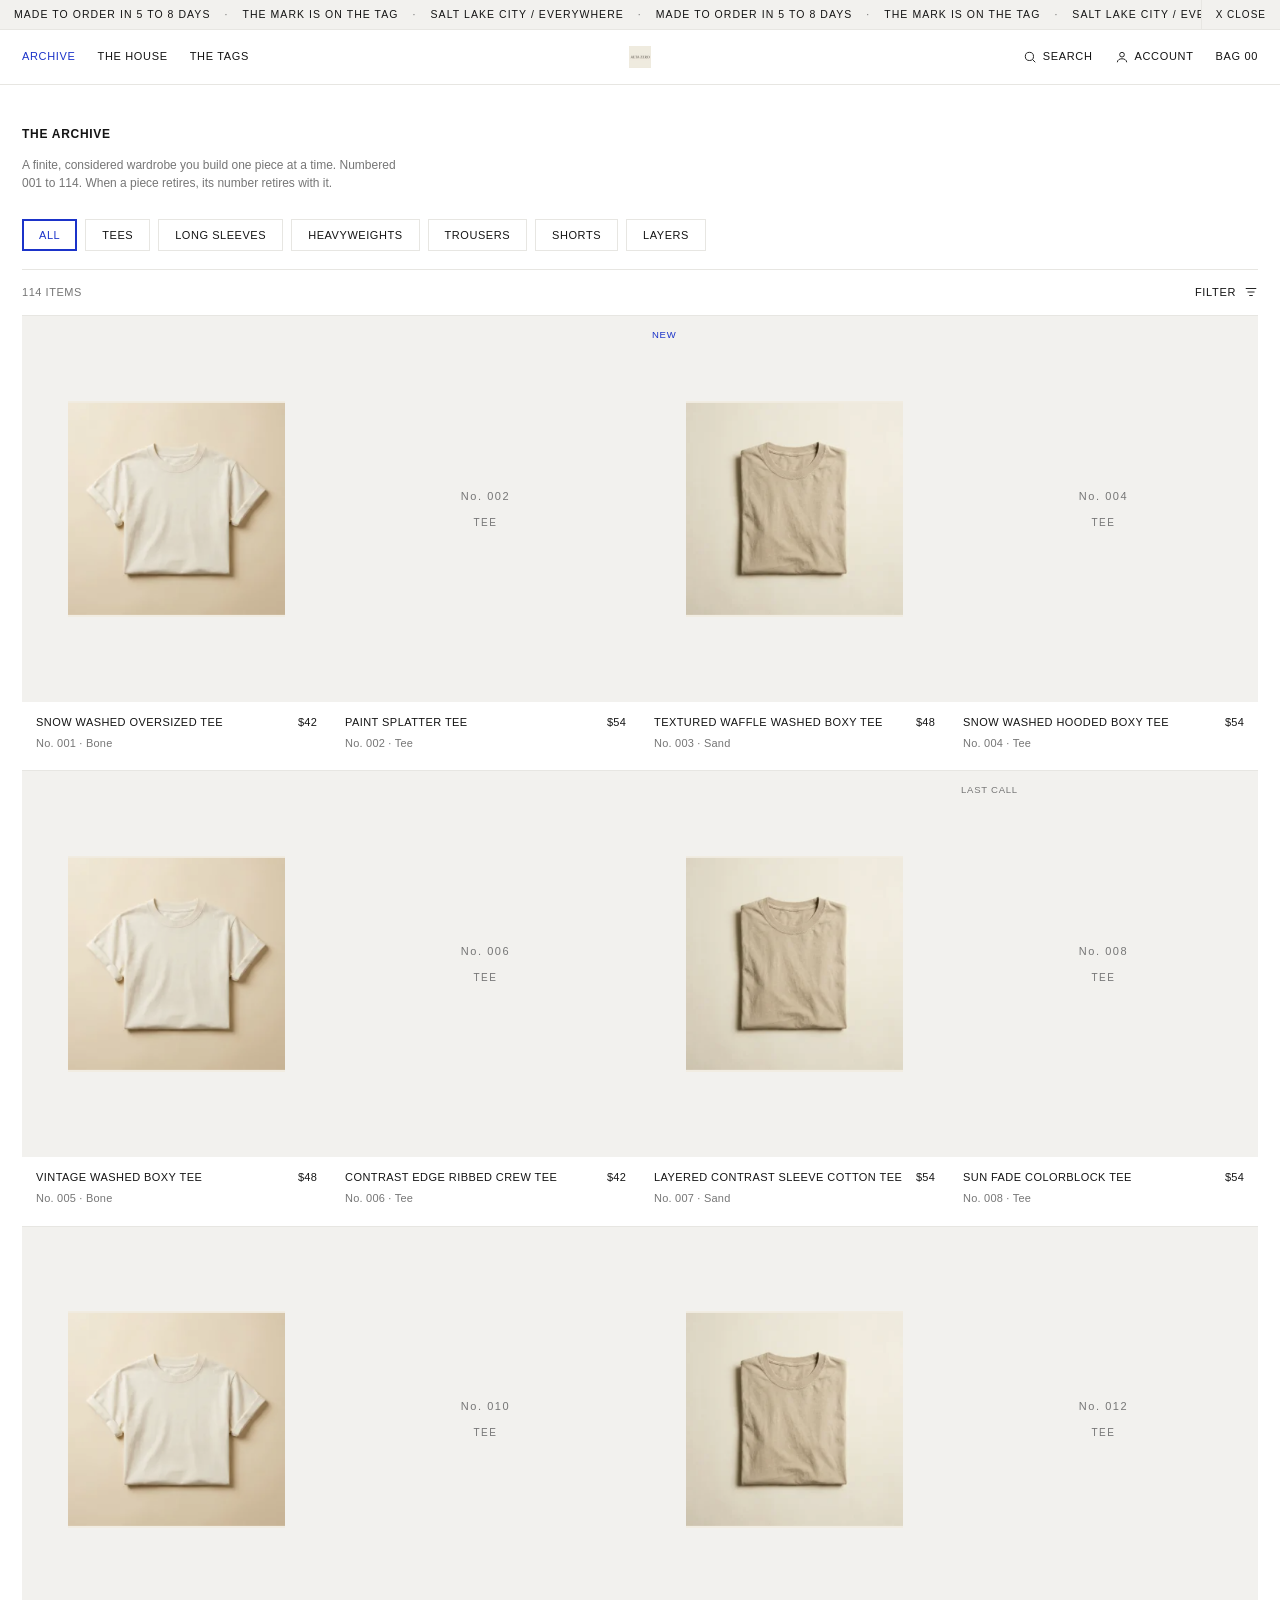
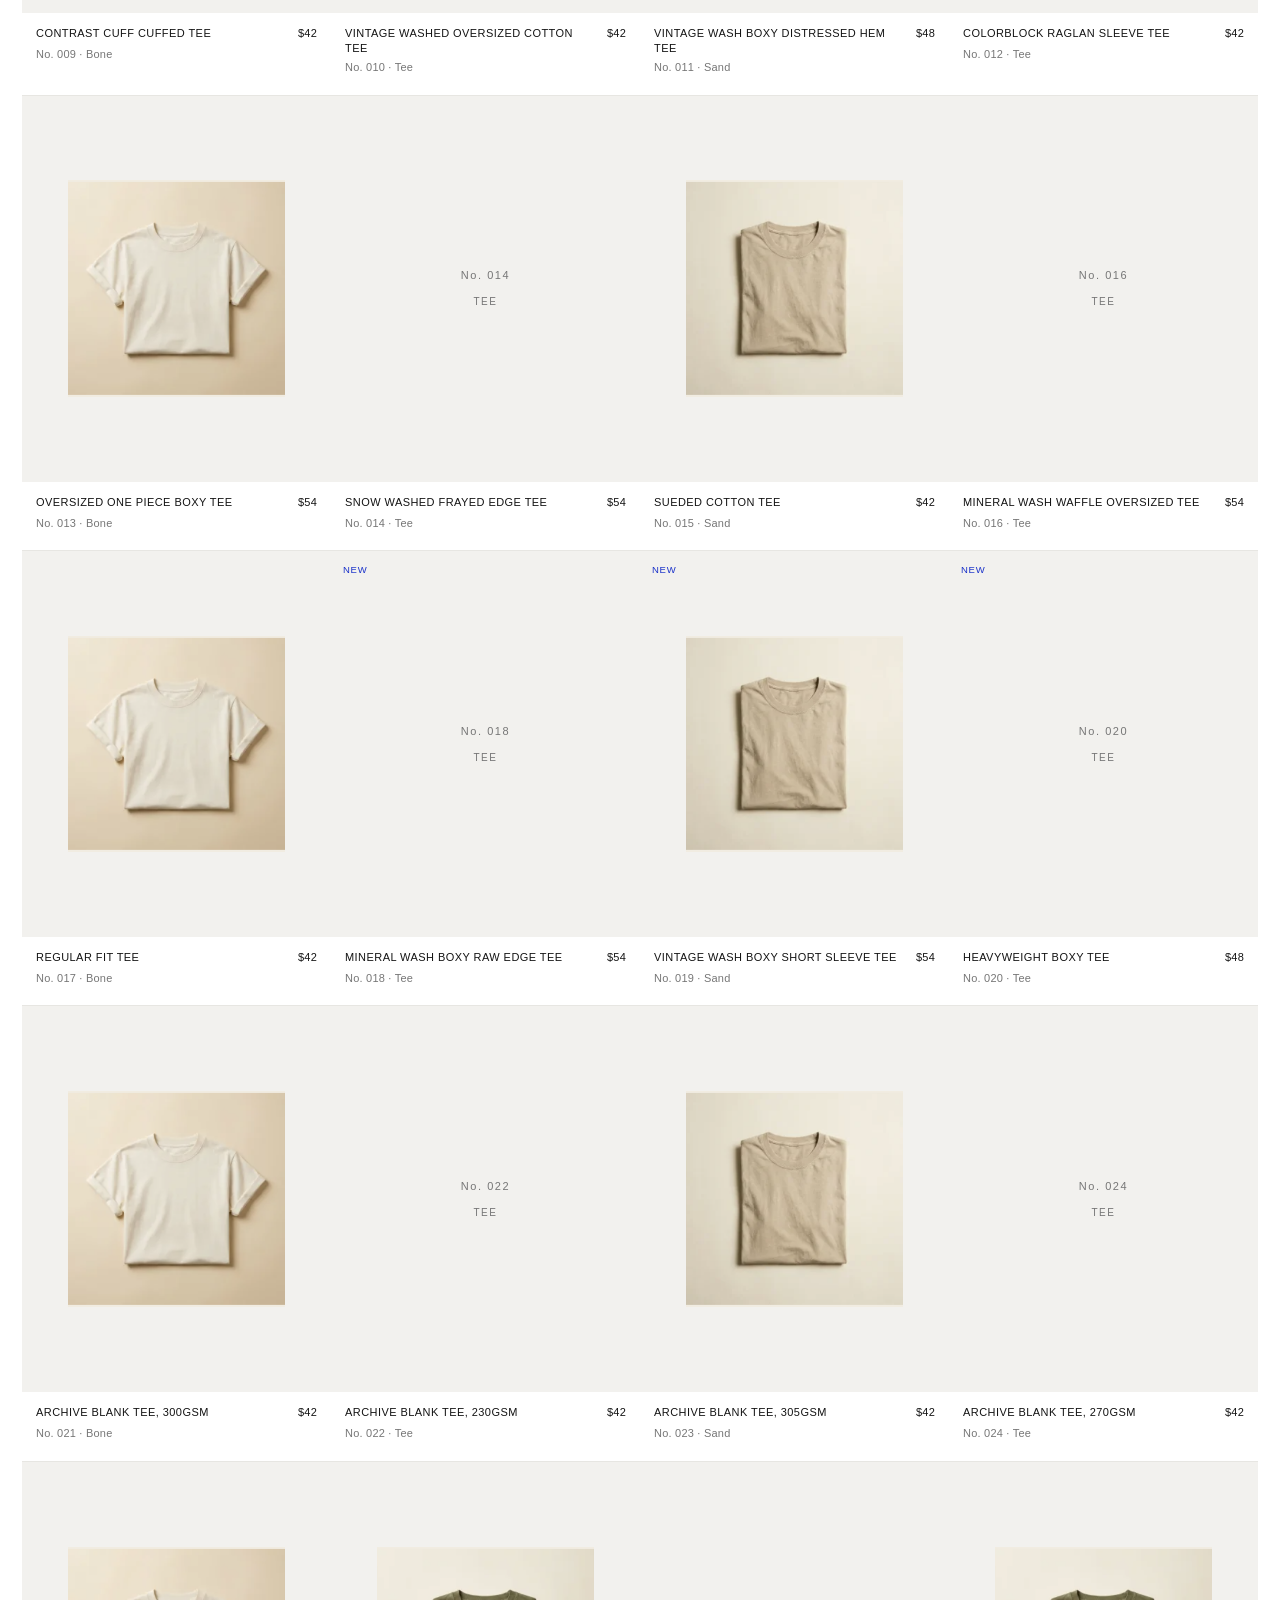
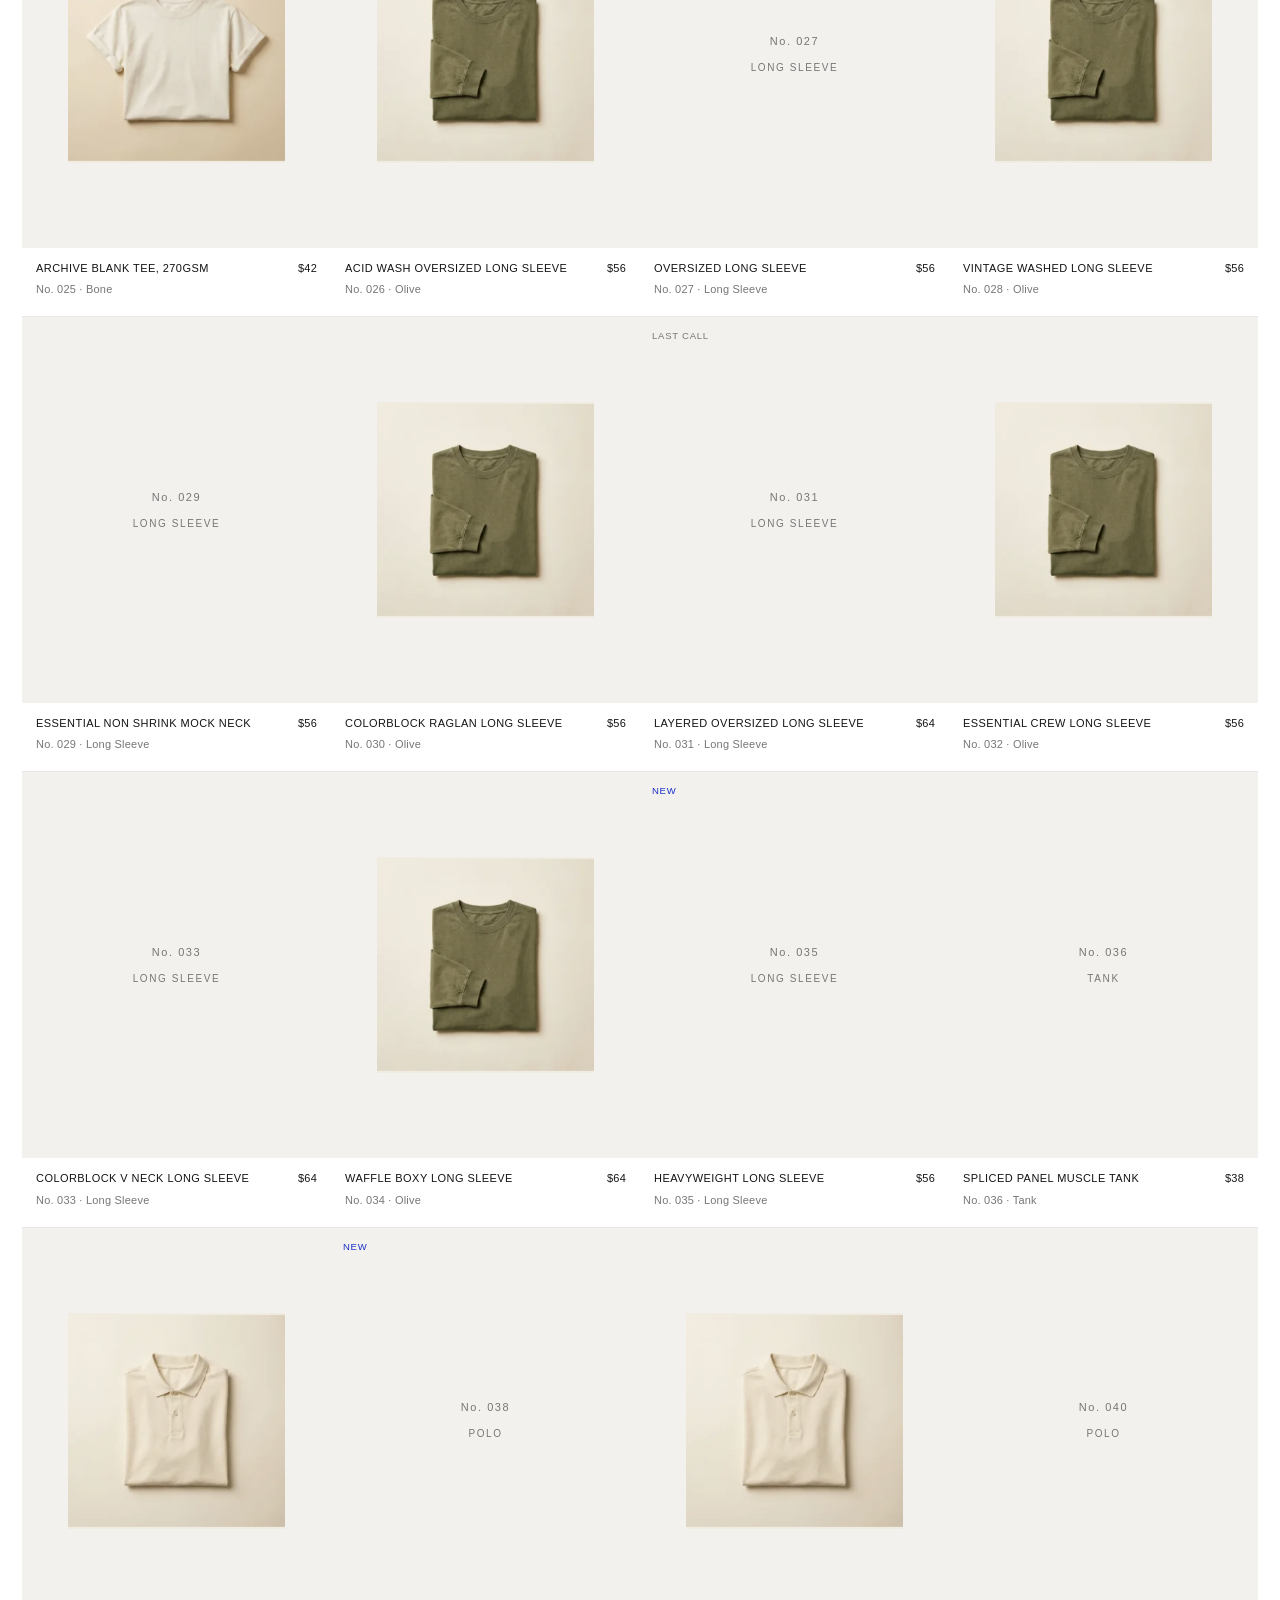
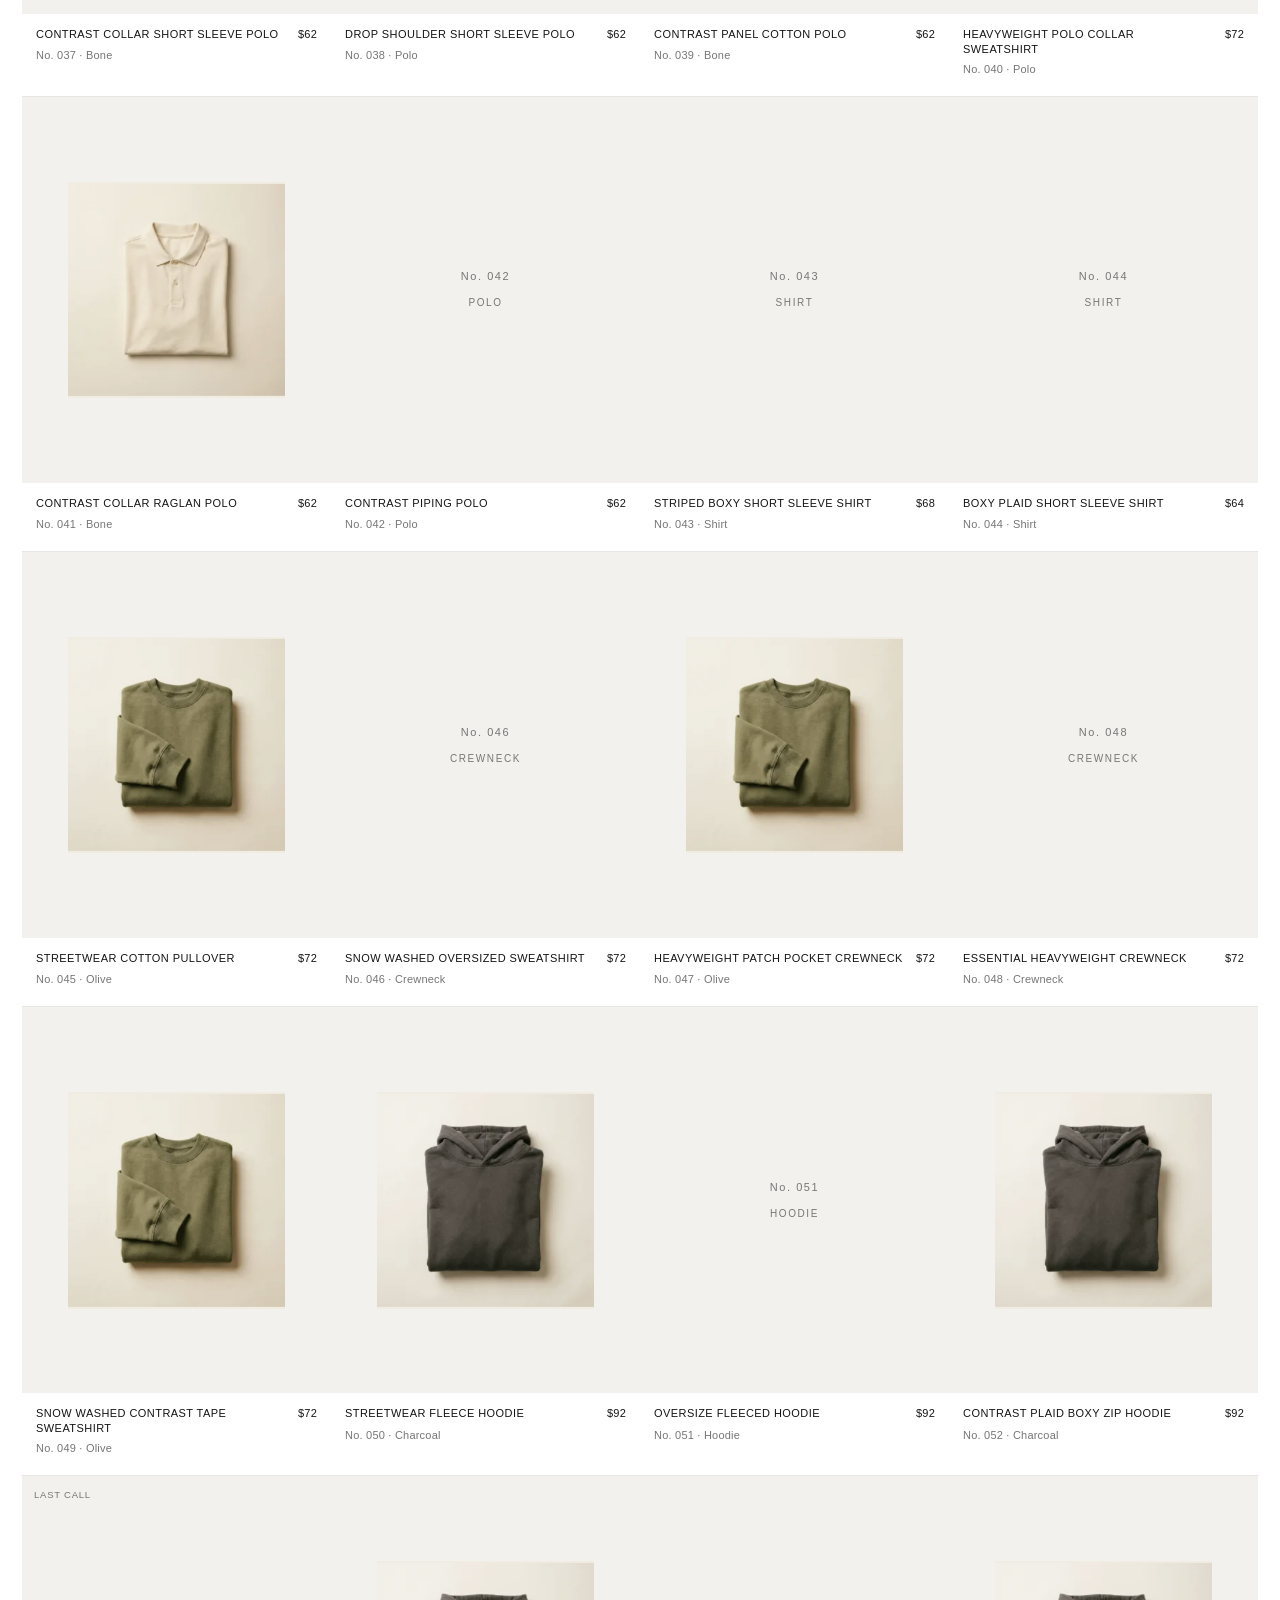
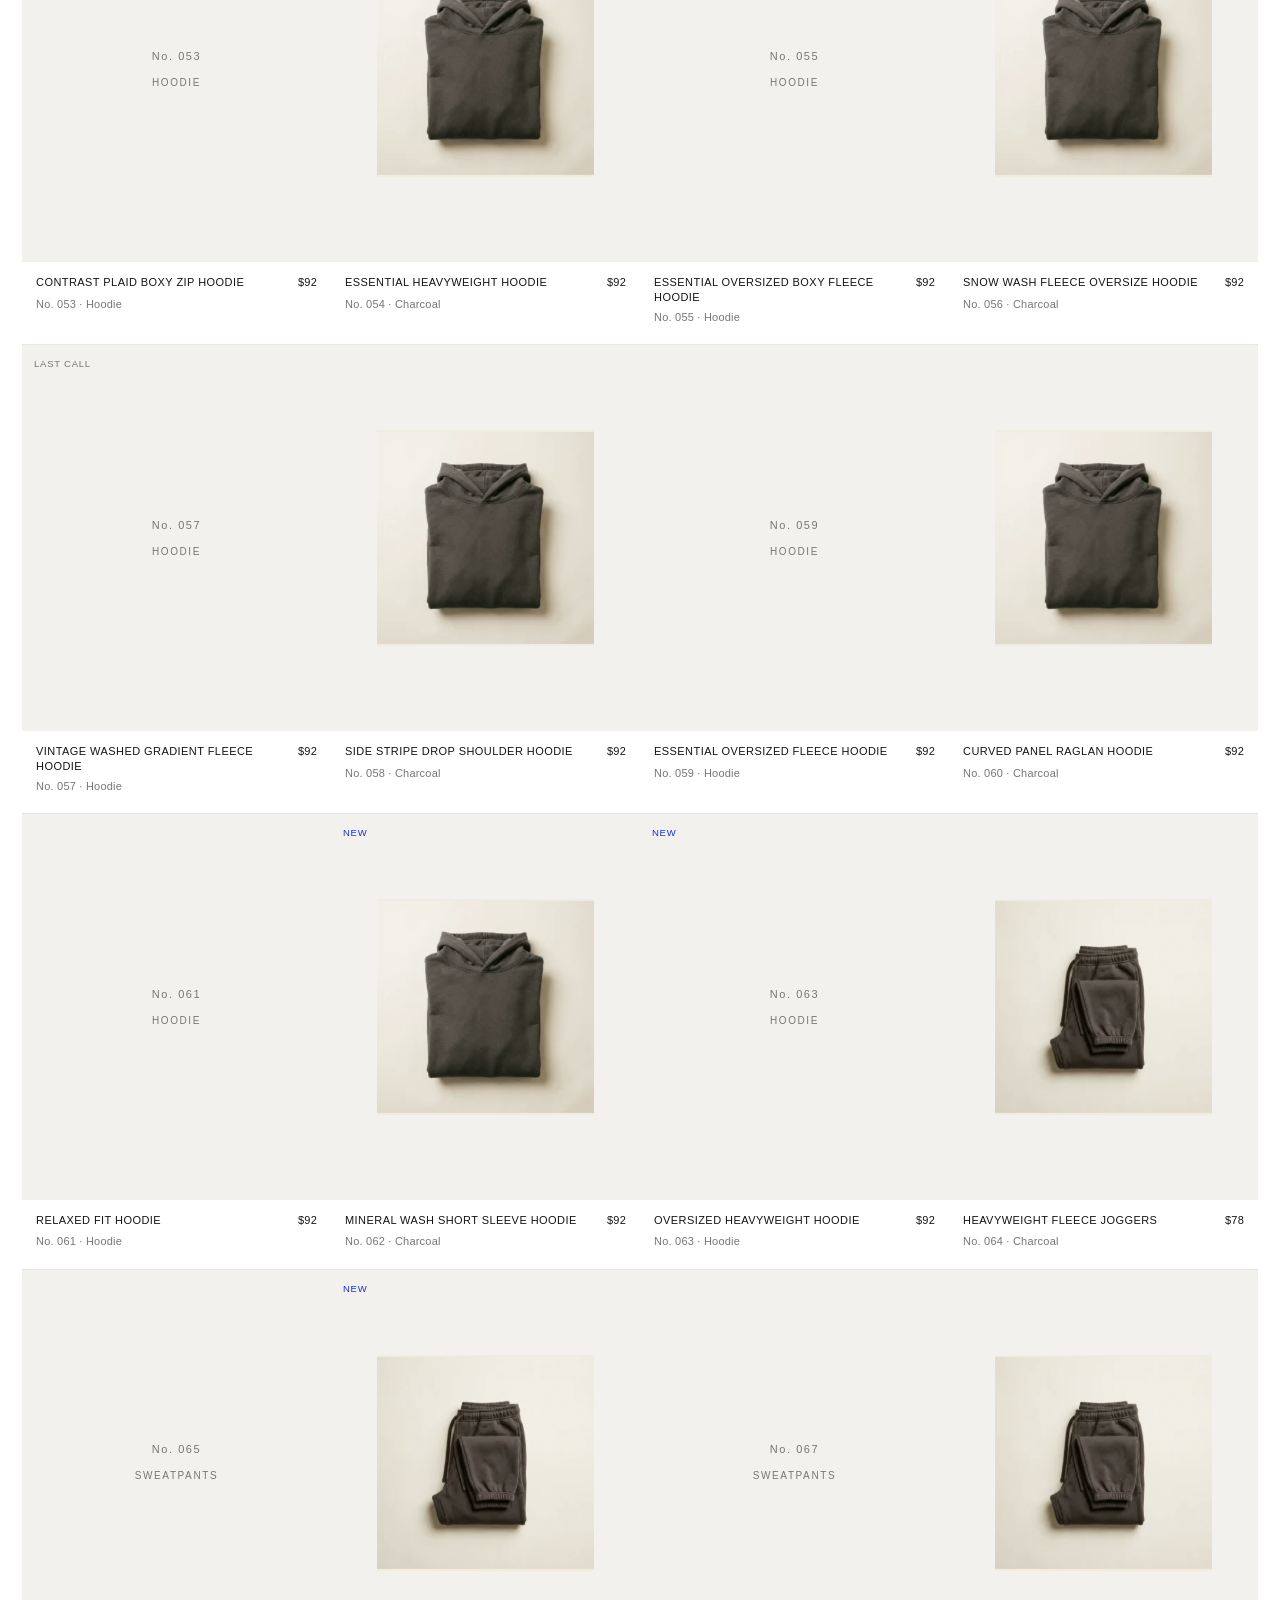
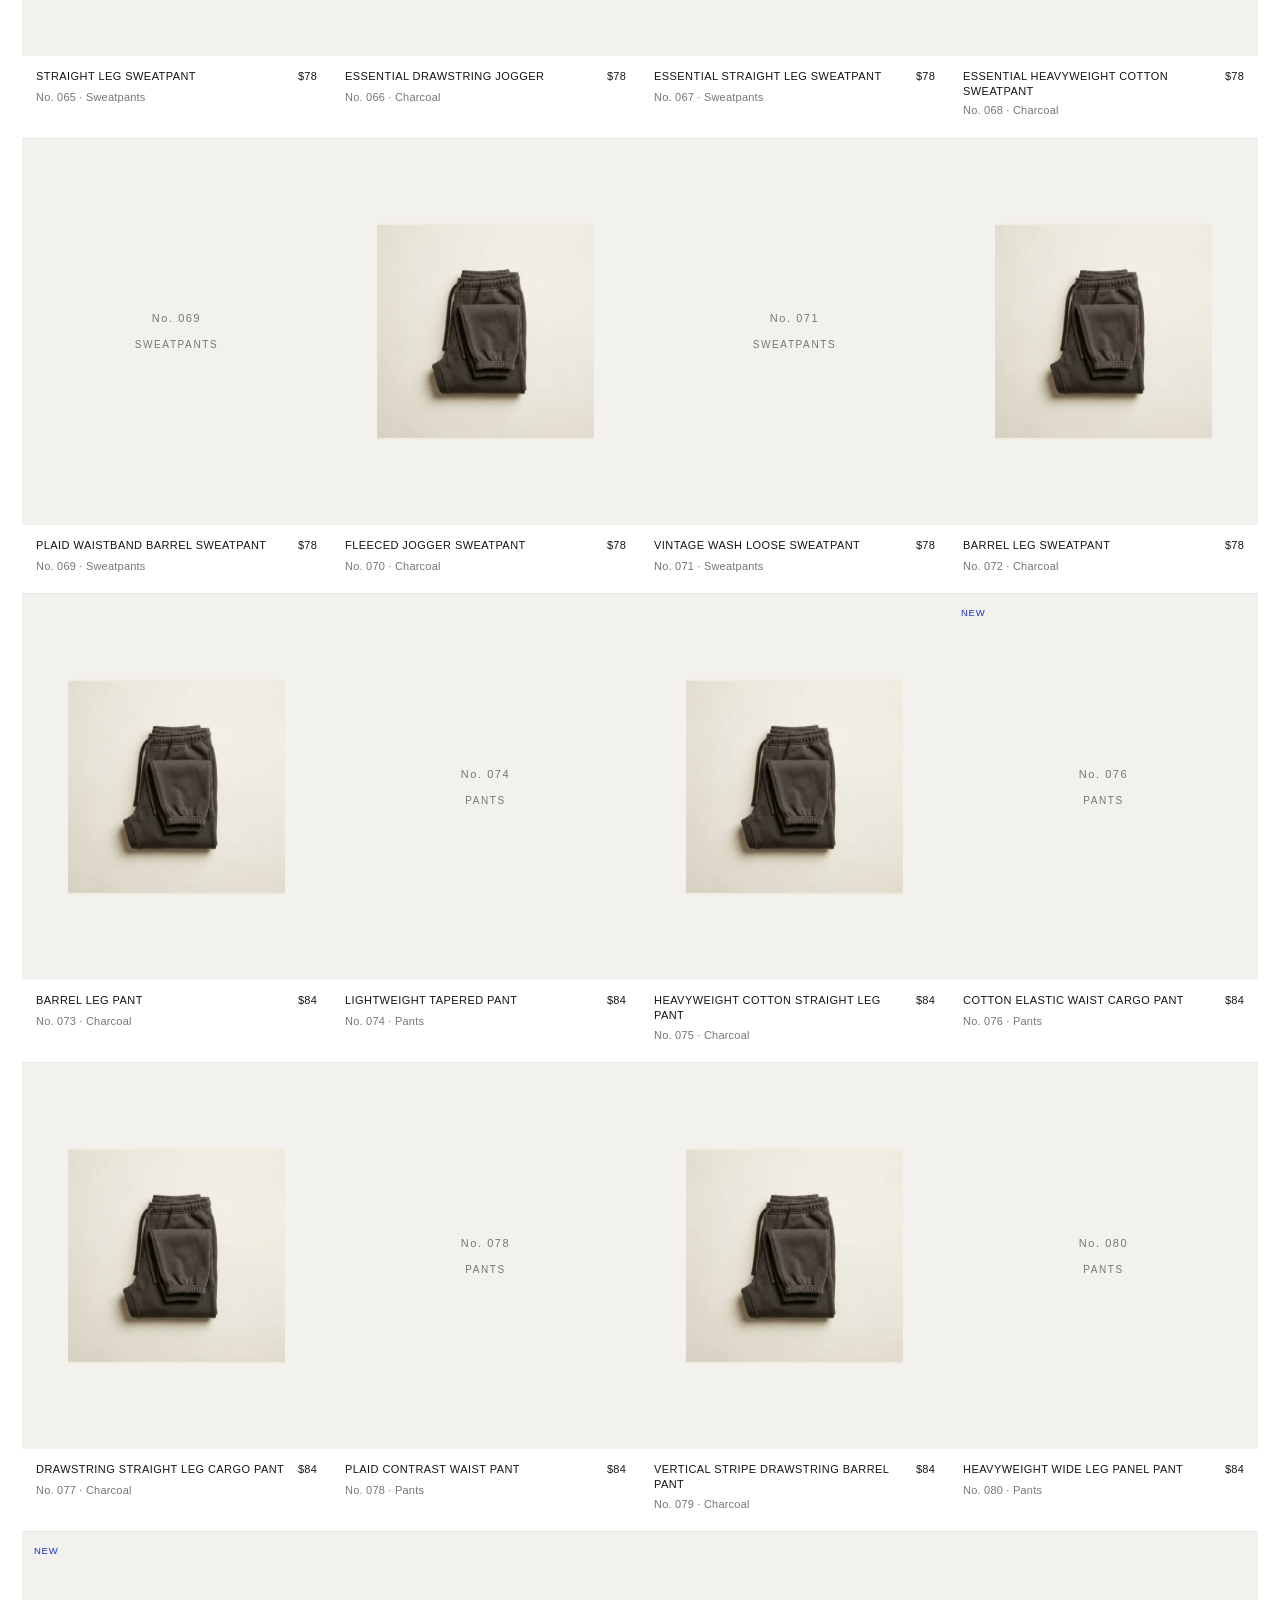
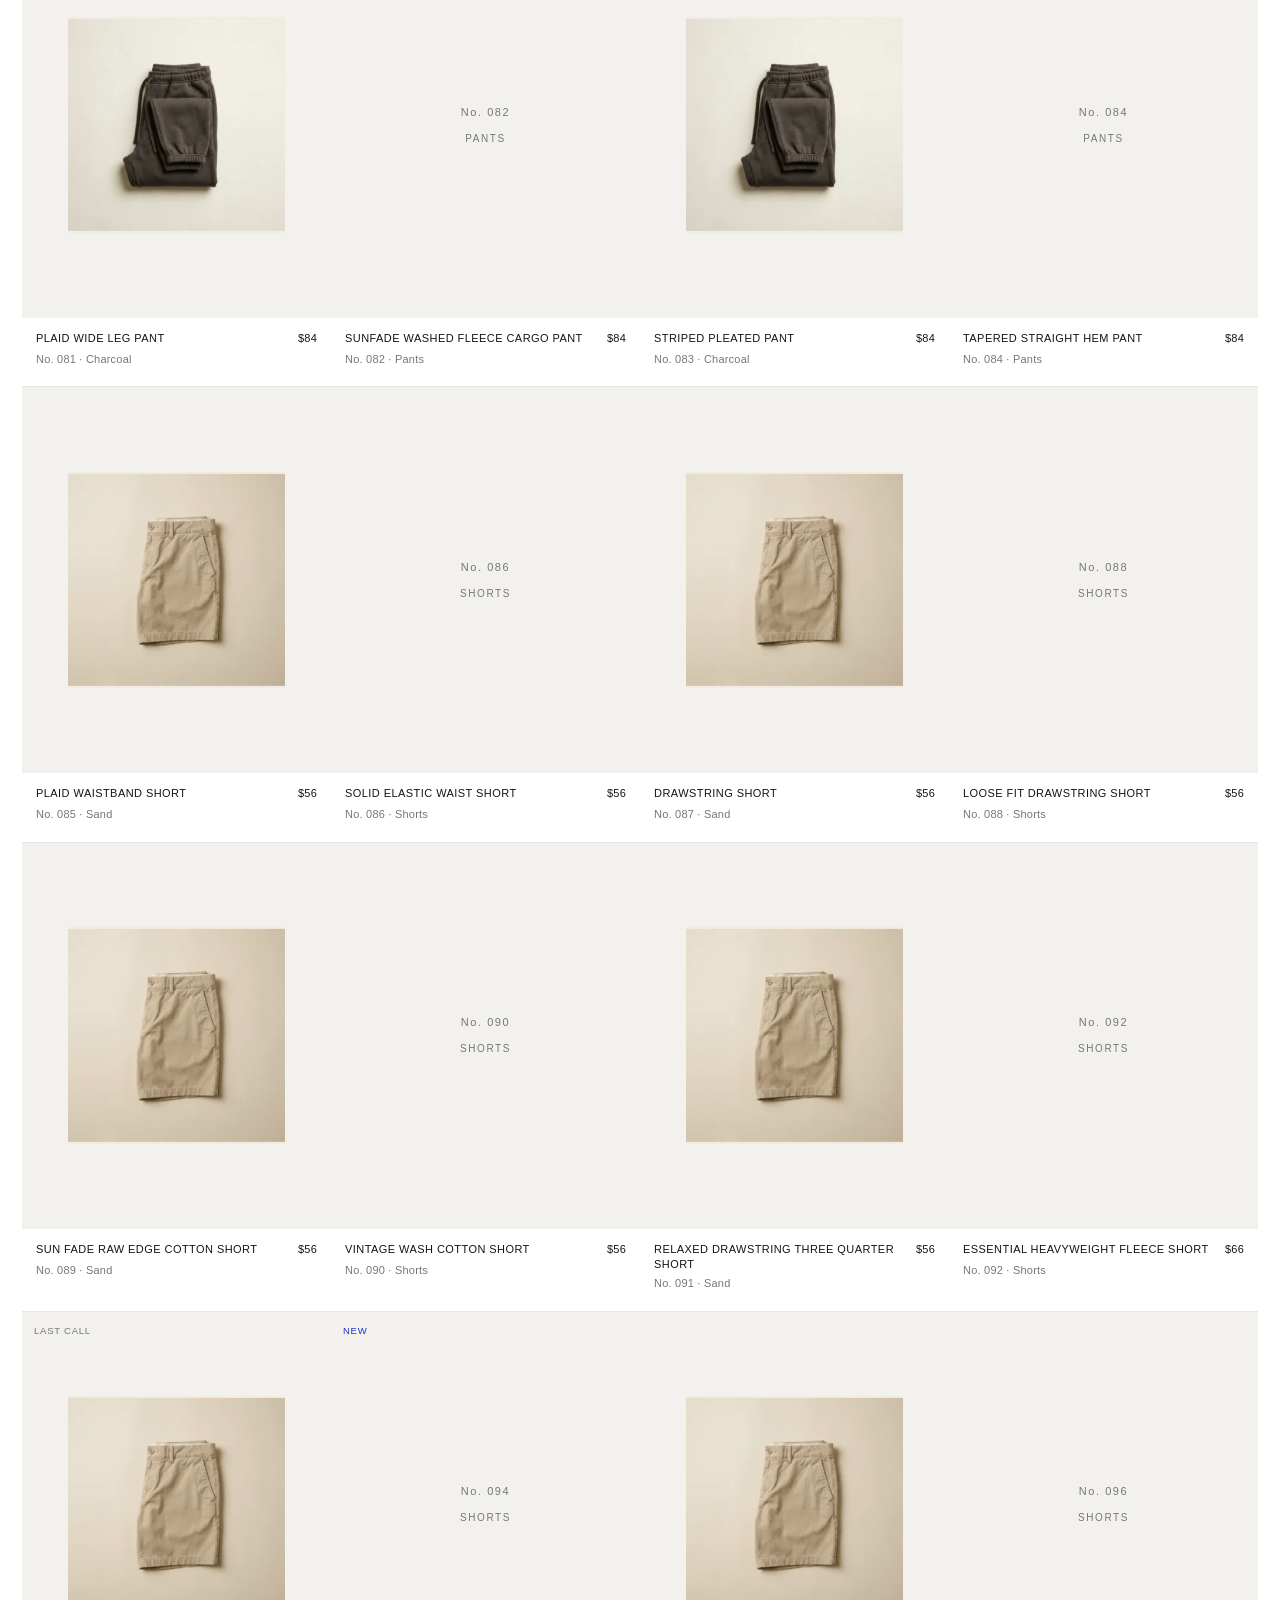
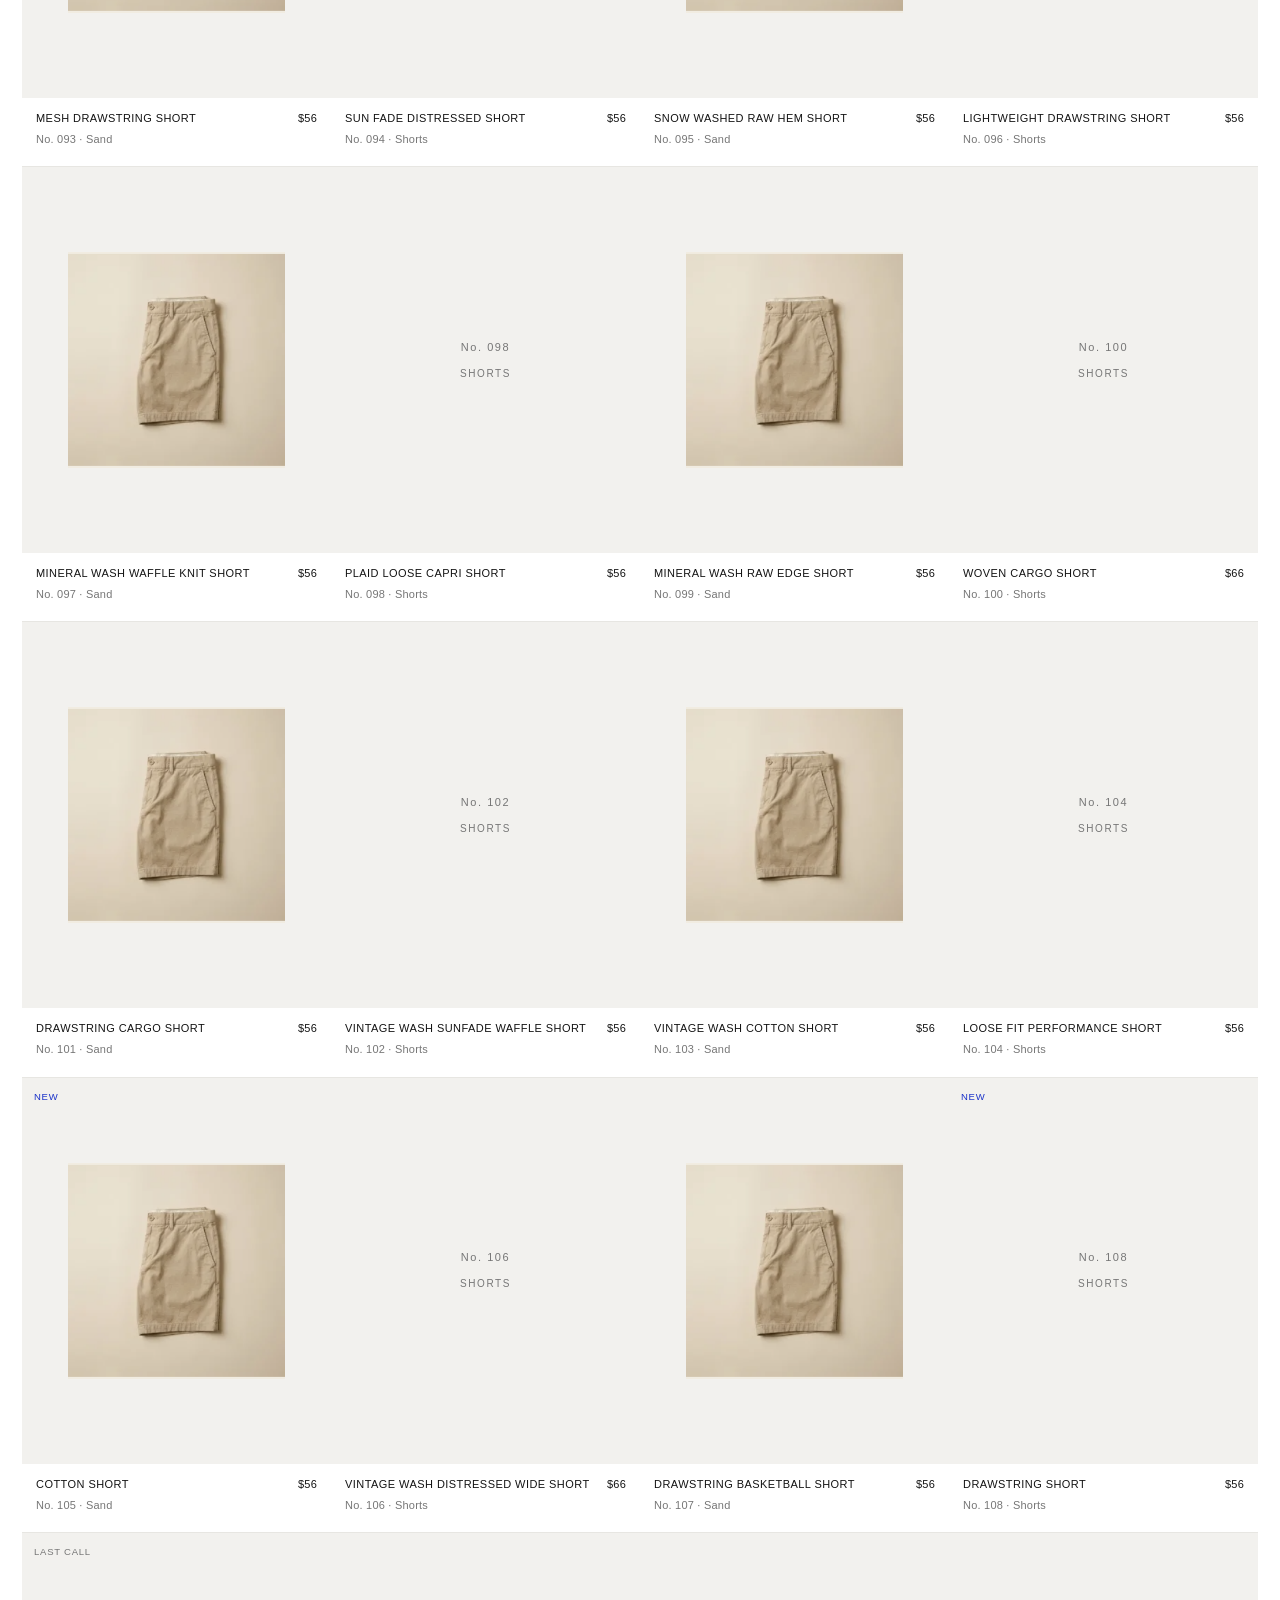
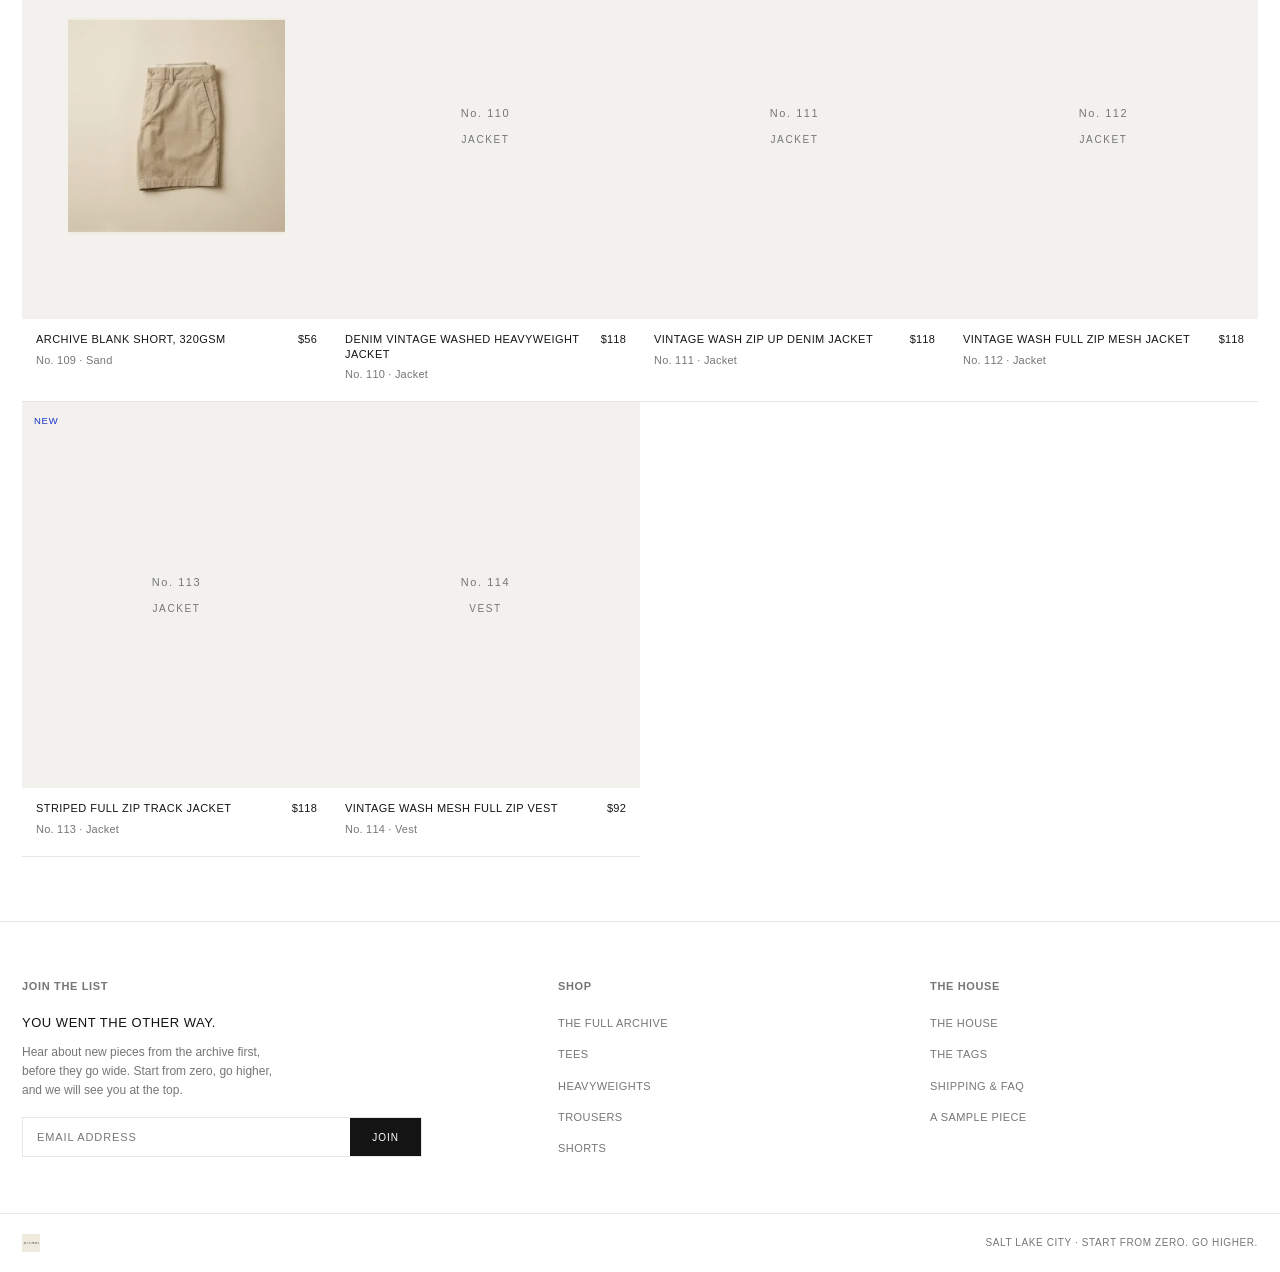
==== archive.html @ 43087203 "Deploy Alta Zero storefront" ====
<!doctype html>
<html lang="en">
<head>
<meta charset="utf-8">
<meta name="viewport" content="width=device-width, initial-scale=1">
<title>The Archive · Alta Zero</title>
<meta name="description" content="The full Alta Zero archive. 114 curated blanks, numbered 001 to 114. The branding lives on the tag.">
<link rel="stylesheet" href="style.css">
</head>
<body>

<div class="marquee" id="marquee">
  <div class="marquee-track" id="marqueeTrack"></div>
  <button class="marquee-x" id="marqueeX">X Close</button>
</div>

<nav class="nav">
  <div class="nav-inner">
    <div class="nav-left" id="nl">
      <a href="archive.html" class="active">Archive</a>
      <a href="house.html">The House</a>
      <a href="tags.html">The Tags</a>
    </div>
    <button class="nav-toggle">Menu</button>
    <a class="brand" href="index.html"><img src="img/az-wordmark-inline.png" alt="Alta Zero"></a>
    <div class="nav-right">
      <a href="archive.html" class="srch"><svg viewBox="0 0 24 24" fill="none" stroke="currentColor" stroke-width="1.6"><circle cx="11" cy="11" r="7"/><line x1="16.5" y1="16.5" x2="21" y2="21"/></svg>Search</a>
      <a href="#" class="acct"><svg viewBox="0 0 24 24" fill="none" stroke="currentColor" stroke-width="1.6"><circle cx="12" cy="8" r="4"/><path d="M4 21c0-4 4-6 8-6s8 2 8 6"/></svg>Account</a>
      <a href="#" class="bag">Bag 00</a>
    </div>
  </div>
</nav>

<div class="wrap">
  <div class="archive-head">
    <div class="title">The Archive</div>
    <p>A finite, considered wardrobe you build one piece at a time. Numbered 001 to 114. When a piece retires, its number retires with it.</p>
  </div>

  <div class="toggle" id="toggle"></div>

  <div class="archive-meta" id="meta">
    <span class="items">114 items</span>
    <button class="filter" type="button">Filter
      <svg viewBox="0 0 24 24" fill="none" stroke="currentColor" stroke-width="1.6"><line x1="3" y1="6" x2="21" y2="6"/><line x1="6" y1="12" x2="18" y2="12"/><line x1="9" y1="18" x2="15" y2="18"/></svg>
    </button>
  </div>

  <div class="grid four" id="grid"></div>
</div>

<footer class="foot" style="margin-top:64px">
  <div class="foot-top">
    <div class="signup">
      <h4>Join The List</h4>
      <h3>You went the other way.</h3>
      <p>Hear about new pieces from the archive first, before they go wide. Start from zero, go higher, and we will see you at the top.</p>
      <form onsubmit="this.querySelector('input').value='';this.querySelector('.sub').textContent='On The List';return false;">
        <input type="email" placeholder="Email address" required>
        <button class="sub" type="submit">Join</button>
      </form>
    </div>
    <div>
      <h4>Shop</h4>
      <ul>
        <li><a href="archive.html">The Full Archive</a></li>
        <li><a href="archive.html">Tees</a></li>
        <li><a href="archive.html">Heavyweights</a></li>
        <li><a href="archive.html">Trousers</a></li>
        <li><a href="archive.html">Shorts</a></li>
      </ul>
    </div>
    <div>
      <h4>The House</h4>
      <ul>
        <li><a href="house.html">The House</a></li>
        <li><a href="tags.html">The Tags</a></li>
        <li><a href="house.html#faq">Shipping &amp; FAQ</a></li>
        <li><a href="product.html?n=020">A Sample Piece</a></li>
      </ul>
    </div>
  </div>
  <div class="foot-bottom">
    <a class="brand" href="index.html"><img src="img/az-wordmark-inline.png" alt="Alta Zero"></a>
    <span class="fine">Salt Lake City · Start From Zero. Go Higher.</span>
  </div>
</footer>

<script src="archive-data.js"></script>
<script src="app.js"></script>
<script>
  renderArchive(
    document.getElementById('toggle'),
    document.getElementById('meta'),
    document.getElementById('grid')
  );
</script>
</body>
</html>
---- style.css ----
/* ALTA ZERO x ACNE STUDIOS design system
   Austere white, small grotesque UI type, huge imagery, zero-gutter grid,
   name+price captions, cobalt-blue accent. Logo stays our serif (image asset).
   Sharp corners, no shadows, no gradients. Imagery carries all the warmth. */

:root{
  --white:#FFFFFF;      /* page ground */
  --tile:#F2F1EE;       /* image tiles / light warm grey */
  --ink:#141414;        /* near-black text */
  --muted:#767676;      /* secondary / muted text */
  --blue:#1B33C9;       /* THE ONLY accent */
  --hair:#E7E6E2;       /* hairlines */
  --sans:"Helvetica Neue",Helvetica,Arial,system-ui,sans-serif;
  --serif:Georgia,"Times New Roman",Times,serif; /* fallback only; wordmark is an image */
}

*{box-sizing:border-box;margin:0;padding:0}
html{-webkit-font-smoothing:antialiased;text-rendering:optimizeLegibility}
body{
  background:var(--white);
  color:var(--ink);
  font-family:var(--sans);
  font-size:13px;
  line-height:1.55;
  font-weight:400;
}
img{max-width:100%;display:block}
a{color:inherit;text-decoration:none}

/* ---------- shared UI primitives ---------- */
.ui{
  font-family:var(--sans);
  font-size:11px;
  letter-spacing:0.06em;
  text-transform:uppercase;
  color:var(--ink);
}
.muted{color:var(--muted)}
.link{
  font-size:11px;letter-spacing:0.06em;text-transform:uppercase;color:var(--blue);
  transition:opacity .2s;
}
.link:hover{opacity:0.6}

/* ---------- top marquee bar ---------- */
.marquee{
  position:relative;overflow:hidden;
  background:var(--tile);border-bottom:1px solid var(--hair);
  height:30px;display:flex;align-items:center;
}
.marquee-track{
  display:inline-flex;align-items:center;white-space:nowrap;flex:none;
  will-change:transform;animation:marquee 42s linear infinite;
}
.marquee-track span{
  font-size:10.5px;letter-spacing:0.1em;text-transform:uppercase;color:var(--ink);
  padding:0 14px;
}
.marquee-track span.sep{color:var(--muted);padding:0}
.marquee-x{
  position:absolute;right:0;top:0;bottom:0;z-index:2;
  display:flex;align-items:center;gap:6px;
  background:var(--tile);border:0;border-left:1px solid var(--hair);cursor:pointer;
  padding:0 14px;
  font-family:var(--sans);font-size:10px;letter-spacing:0.1em;text-transform:uppercase;color:var(--ink);
}
.marquee-x:hover{color:var(--blue)}
@keyframes marquee{from{transform:translateX(0)}to{transform:translateX(-50%)}}

/* ---------- nav ---------- */
.nav{
  position:sticky;top:0;z-index:50;
  background:var(--white);border-bottom:1px solid var(--hair);
}
.nav-inner{
  display:grid;grid-template-columns:1fr auto 1fr;align-items:center;
  padding:0 22px;height:54px;
}
.nav-left,.nav-right{display:flex;align-items:center;gap:22px}
.nav-right{justify-content:flex-end}
.nav-left a,.nav-right a{
  font-size:11px;letter-spacing:0.06em;text-transform:uppercase;color:var(--ink);
  transition:color .2s;
}
.nav-left a:hover,.nav-right a:hover{color:var(--blue)}
.nav-left a.active,.nav-right a.active{color:var(--blue)}
.nav-right a{display:inline-flex;align-items:center;gap:6px}
.nav-right svg{width:14px;height:14px;display:block}
.brand{display:flex;align-items:center;justify-content:center}
.brand img{height:22px;width:auto}
.nav-toggle{
  display:none;background:none;border:0;cursor:pointer;
  font-size:11px;letter-spacing:0.06em;text-transform:uppercase;color:var(--ink);
}

/* ---------- generic layout ---------- */
.wrap{max-width:1600px;margin:0 auto;padding:0 22px}

/* ---------- home hero (full-bleed, wordmark overlaid) ---------- */
.home-hero{
  position:relative;height:100vh;height:100svh;min-height:560px;
  background:var(--tile);overflow:hidden;
}
.hero-media{position:absolute;inset:0}
.hero-media img{width:100%;height:100%;object-fit:cover}
.hero-mark{
  position:absolute;inset:0;display:flex;align-items:center;justify-content:center;
  padding:24px;pointer-events:none;
}
.hero-mark img{width:min(62vw,760px);height:auto;max-height:70vh;object-fit:contain}
.hero-enter{
  position:absolute;left:22px;top:20px;z-index:3;
  font-size:11px;letter-spacing:0.08em;text-transform:uppercase;color:#fff;
  transition:opacity .2s;
}
.hero-enter:hover{opacity:0.65}

/* ---------- home editorial bands ---------- */
.ed{border-bottom:1px solid var(--hair)}
.ed-img{display:block;background:var(--tile)}
.ed-img img{width:100%;height:clamp(360px,70vh,760px);object-fit:cover}
.ed-bar{
  display:flex;align-items:center;justify-content:space-between;gap:20px;
  padding:16px 22px;border-top:1px solid var(--hair);
}
.ed-head{font-size:12px;letter-spacing:0.04em;text-transform:uppercase;color:var(--ink)}

/* ---------- home preview section ---------- */
.sec-head{
  display:flex;align-items:baseline;justify-content:space-between;gap:16px;
  padding:40px 0 16px;
}
.sec-head h2{font-size:12px;font-weight:700;letter-spacing:0.06em;text-transform:uppercase}
.sec-head .link{white-space:nowrap}

/* ---------- product grid (zero-gutter, edge to edge) ---------- */
.grid{
  display:grid;grid-template-columns:repeat(4,1fr);
  border-top:1px solid var(--hair);
}
.grid.four{grid-template-columns:repeat(4,1fr)}
.tile{
  position:relative;display:flex;flex-direction:column;
  border-bottom:1px solid var(--hair);
  background:var(--white);
}
.tile-img{
  position:relative;aspect-ratio:4/5;overflow:hidden;background:var(--tile);
  display:flex;align-items:center;justify-content:center;
}
.tile-img img{
  width:70%;height:70%;object-fit:contain;
  transition:transform .5s ease,opacity .5s ease;
}
.tile:hover .tile-img img{transform:scale(1.04)}
/* austere numbered specimen tile (no photo) */
.ph{
  position:absolute;inset:0;display:flex;flex-direction:column;
  align-items:center;justify-content:center;gap:10px;background:var(--tile);
}
.ph .num{
  font-size:11px;letter-spacing:0.14em;color:var(--muted);
}
.ph .num::before{content:"No. "}
.ph .cat{font-size:10px;letter-spacing:0.16em;text-transform:uppercase;color:var(--muted)}
.badge{
  position:absolute;top:12px;left:12px;z-index:2;
  font-size:9.5px;letter-spacing:0.08em;text-transform:uppercase;
  color:var(--blue);
}
.badge.last{color:var(--muted)}
.tile-cap{
  padding:12px 14px 18px;display:flex;flex-direction:column;gap:4px;
}
.tile-cap .line{
  display:flex;justify-content:space-between;align-items:baseline;gap:12px;
}
.tile-cap .name{
  font-size:11px;letter-spacing:0.04em;text-transform:uppercase;color:var(--ink);
  line-height:1.35;transition:color .2s;
}
.tile:hover .tile-cap .name{color:var(--blue)}
.tile-cap .price{
  font-size:11px;letter-spacing:0.02em;color:var(--ink);white-space:nowrap;
}
.tile-cap .meta{
  font-size:11px;letter-spacing:0.02em;color:var(--muted);
}

/* ---------- archive header + toggle ---------- */
.archive-head{padding:40px 0 22px}
.archive-head .title{font-size:12px;font-weight:700;letter-spacing:0.06em;text-transform:uppercase}
.archive-head p{color:var(--muted);max-width:56ch;margin-top:12px;font-size:12px}
.toggle{display:flex;flex-wrap:wrap;gap:8px;padding:4px 0 18px}
.toggle button{
  background:var(--white);border:1px solid var(--hair);cursor:pointer;color:var(--ink);
  font-family:var(--sans);font-size:11px;letter-spacing:0.05em;text-transform:uppercase;
  padding:9px 16px;transition:border-color .2s,color .2s;
}
.toggle button:hover{border-color:var(--ink)}
.toggle button.on{border-color:var(--blue);color:var(--blue);box-shadow:inset 0 0 0 1px var(--blue)}
.archive-meta{
  display:flex;justify-content:space-between;align-items:center;
  padding:14px 0;border-top:1px solid var(--hair);
}
.archive-meta .items{font-size:11px;letter-spacing:0.05em;text-transform:uppercase;color:var(--muted)}
.archive-meta .filter{
  display:inline-flex;align-items:center;gap:8px;background:none;border:0;cursor:pointer;
  font-family:var(--sans);font-size:11px;letter-spacing:0.06em;text-transform:uppercase;color:var(--ink);
}
.archive-meta .filter:hover{color:var(--blue)}
.archive-meta .filter svg{width:14px;height:14px}

/* ---------- product page (PDP) ---------- */
.pdp{
  display:grid;grid-template-columns:56% 44%;align-items:start;
  border-top:1px solid var(--hair);
}
.pdp-media{background:var(--hair);display:flex;flex-direction:column;gap:1px;border-right:1px solid var(--hair)}
.pdp-media .shot{
  background:var(--tile);position:relative;aspect-ratio:4/5;overflow:hidden;
  display:flex;align-items:center;justify-content:center;
}
.pdp-media .shot img{width:78%;height:78%;object-fit:contain}
.pdp-media .shot .ph{position:absolute;inset:0}
.pdp-info{padding:44px 40px;position:sticky;top:54px;align-self:start}
.pdp-info .head{display:flex;justify-content:space-between;align-items:baseline;gap:18px}
.pdp-info h1{
  font-size:13px;font-weight:400;letter-spacing:0.05em;text-transform:uppercase;line-height:1.4;
}
.pdp-info .price{font-size:13px;letter-spacing:0.02em;white-space:nowrap}
.pdp-info .meta{font-size:11px;letter-spacing:0.03em;color:var(--muted);margin-top:8px}
.pdp-info .desc{color:var(--muted);margin:22px 0 26px;font-size:12px;line-height:1.7;max-width:46ch}
.size-row{display:flex;justify-content:space-between;align-items:baseline;margin-bottom:10px}
.size-row .lbl{font-size:11px;letter-spacing:0.06em;text-transform:uppercase;color:var(--ink)}
.size-guide{display:inline-flex;align-items:center;gap:6px}
.size-guide svg{width:13px;height:13px}
.sizes{display:flex;gap:8px;margin:0 0 22px;flex-wrap:wrap}
.sizes button{
  font-family:var(--sans);font-size:11px;letter-spacing:0.04em;
  min-width:48px;height:44px;padding:0 6px;
  background:var(--white);border:1px solid var(--hair);cursor:pointer;color:var(--ink);
  transition:border-color .2s,color .2s;
}
.sizes button:hover{border-color:var(--ink)}
.sizes button.sel{border-color:var(--blue);color:var(--blue);box-shadow:inset 0 0 0 1px var(--blue)}
.sizes button.soldout{color:var(--muted);text-decoration:line-through;cursor:not-allowed;background:var(--tile)}
.addbag{
  width:100%;background:var(--ink);color:#fff;border:1px solid var(--ink);cursor:pointer;
  font-family:var(--sans);font-size:11px;letter-spacing:0.1em;text-transform:uppercase;padding:16px;
  transition:background .2s,color .2s;
}
.addbag:hover{background:var(--blue);border-color:var(--blue)}
.pdp-info .note{margin-top:12px;font-size:11px;letter-spacing:0.03em;text-transform:uppercase;color:var(--muted)}

/* accordions */
.acc-group{margin-top:26px;border-top:1px solid var(--hair)}
.acc{border-bottom:1px solid var(--hair)}
.acc summary{
  list-style:none;cursor:pointer;padding:18px 2px;
  display:grid;grid-template-columns:1fr auto 20px;align-items:center;gap:12px;
}
.acc summary::-webkit-details-marker{display:none}
.acc .acc-t{font-size:11px;letter-spacing:0.06em;text-transform:uppercase;color:var(--ink)}
.acc .acc-s{font-size:11px;letter-spacing:0.03em;color:var(--muted);text-align:right}
.acc .acc-c{
  font-size:15px;color:var(--blue);justify-self:end;line-height:1;
  transition:transform .2s;
}
.acc[open] .acc-c{transform:rotate(90deg)}
.acc .acc-body{padding:0 2px 20px;color:var(--muted);font-size:12px;line-height:1.7;max-width:52ch}

/* ---------- editorial article pages (house / tags) ---------- */
.article{max-width:820px;margin:0 auto;padding:64px 22px 88px}
.article .k{font-size:11px;letter-spacing:0.08em;text-transform:uppercase;color:var(--muted);margin-bottom:20px}
.article h1{
  font-size:clamp(26px,3.6vw,44px);font-weight:700;line-height:1.06;
  letter-spacing:-0.01em;text-transform:uppercase;margin:0 0 8px;
}
.article .lede{font-size:15px;color:var(--ink);margin:22px 0 34px;line-height:1.55;max-width:60ch}
.article p{margin:0 0 20px;font-size:13px;line-height:1.75;color:var(--muted);max-width:68ch}
.article .figure{margin:44px 0;border:1px solid var(--hair);background:var(--tile)}
.article .figure img{width:100%}
.article .figure .cap{padding:12px 16px;border-top:1px solid var(--hair);font-size:11px;letter-spacing:0.05em;text-transform:uppercase;color:var(--muted)}
.article h2.sub{font-size:12px;font-weight:700;letter-spacing:0.06em;text-transform:uppercase;margin:52px 0 8px}

/* ethos list */
.ethos{list-style:none;border-top:1px solid var(--hair);margin:26px 0}
.ethos li{
  border-bottom:1px solid var(--hair);padding:16px 2px;
  display:grid;grid-template-columns:40px 1fr;gap:16px;align-items:baseline;
}
.ethos li .idx{font-size:11px;letter-spacing:0.06em;color:var(--muted)}
.ethos li .txt{font-size:13px;letter-spacing:0.03em;text-transform:uppercase;color:var(--ink)}

/* faq */
.faq{border-top:1px solid var(--hair);margin-top:12px}
.faq details{border-bottom:1px solid var(--hair)}
.faq summary{
  list-style:none;cursor:pointer;padding:20px 2px;
  font-size:12px;letter-spacing:0.05em;text-transform:uppercase;
  display:flex;justify-content:space-between;gap:20px;align-items:center;color:var(--ink);
}
.faq summary::-webkit-details-marker{display:none}
.faq summary .pl{font-size:15px;color:var(--blue);transition:transform .2s}
.faq details[open] summary .pl{transform:rotate(45deg)}
.faq p{padding:0 2px 22px;color:var(--muted);max-width:66ch;font-size:12px;line-height:1.7}
.article .cta{
  display:inline-flex;align-items:center;background:var(--ink);color:#fff;
  font-size:11px;letter-spacing:0.1em;text-transform:uppercase;padding:15px 26px;margin-top:8px;
  transition:background .2s;
}
.article .cta:hover{background:var(--blue)}

/* ---------- footer ---------- */
.foot{border-top:1px solid var(--hair);background:var(--white)}
.foot-top{
  max-width:1600px;margin:0 auto;padding:56px 22px 44px;
  display:grid;grid-template-columns:1.5fr 1fr 1fr;gap:44px;
}
.foot h4{font-size:11px;letter-spacing:0.06em;text-transform:uppercase;color:var(--muted);margin-bottom:18px}
.foot .signup h3{font-size:13px;font-weight:400;letter-spacing:0.04em;text-transform:uppercase;margin-bottom:10px}
.foot .signup p{color:var(--muted);max-width:40ch;margin-bottom:18px;font-size:12px}
.foot form{display:flex;border:1px solid var(--hair);max-width:400px;background:var(--white)}
.foot input{flex:1;border:0;background:transparent;padding:13px 14px;font-family:var(--sans);font-size:11px;letter-spacing:0.05em;color:var(--ink)}
.foot input:focus{outline:none}
.foot input::placeholder{color:var(--muted);text-transform:uppercase;letter-spacing:0.08em;font-size:11px}
.foot button.sub{background:var(--ink);color:#fff;border:0;padding:0 22px;font-family:var(--sans);font-size:10px;letter-spacing:0.1em;text-transform:uppercase;cursor:pointer;transition:background .2s}
.foot button.sub:hover{background:var(--blue)}
.foot ul{list-style:none}
.foot ul li{margin-bottom:11px}
.foot ul a{font-size:11px;letter-spacing:0.04em;text-transform:uppercase;color:var(--muted);transition:color .2s}
.foot ul a:hover{color:var(--blue)}
.foot-bottom{
  border-top:1px solid var(--hair);
  max-width:1600px;margin:0 auto;padding:20px 22px;
  display:flex;justify-content:space-between;align-items:center;gap:20px;
}
.foot-bottom .brand img{height:18px}
.foot-bottom .fine{font-size:10px;letter-spacing:0.06em;text-transform:uppercase;color:var(--muted)}

/* ---------- scroll reveal ---------- */
.reveal{opacity:0;transform:translateY(14px);transition:opacity .38s ease,transform .38s ease}
.reveal.in{opacity:1;transform:none}

/* ---------- responsive ---------- */
@media(max-width:1100px){
  .grid,.grid.four{grid-template-columns:repeat(3,1fr)}
  .pdp{grid-template-columns:1fr}
  .pdp-media{border-right:0;border-bottom:1px solid var(--hair)}
  .pdp-info{position:static}
  .foot-top{grid-template-columns:1fr 1fr;gap:36px}
  .foot .signup{grid-column:1 / -1}
}
@media(max-width:720px){
  .grid,.grid.four{grid-template-columns:repeat(2,1fr)}
  .nav-left{display:none}
  .nav-left.open{
    display:flex;flex-direction:column;gap:0;align-items:flex-start;
    position:absolute;top:54px;left:0;right:0;background:var(--white);
    border-bottom:1px solid var(--hair);padding:6px 22px 16px;z-index:60;
  }
  .nav-left.open a{padding:13px 0;border-bottom:1px solid var(--hair);width:100%}
  .nav-inner{grid-template-columns:auto auto 1fr}
  .nav-toggle{display:inline-flex}
  .nav-right a.acct{display:none}
  .foot-top{grid-template-columns:1fr;gap:32px}
}
@media(max-width:480px){
  .grid,.grid.four{grid-template-columns:1fr}
  .hero-mark img{width:82vw}
  .pdp-info{padding:34px 22px}
  .article{padding:48px 20px 64px}
}

/* ---------- reduced motion ---------- */
@media(prefers-reduced-motion:reduce){
  .marquee-track{animation:none}
  .reveal{opacity:1;transform:none;transition:none}
  .tile-img img{transition:none}
  .tile:hover .tile-img img{transform:none}
  *{scroll-behavior:auto}
}
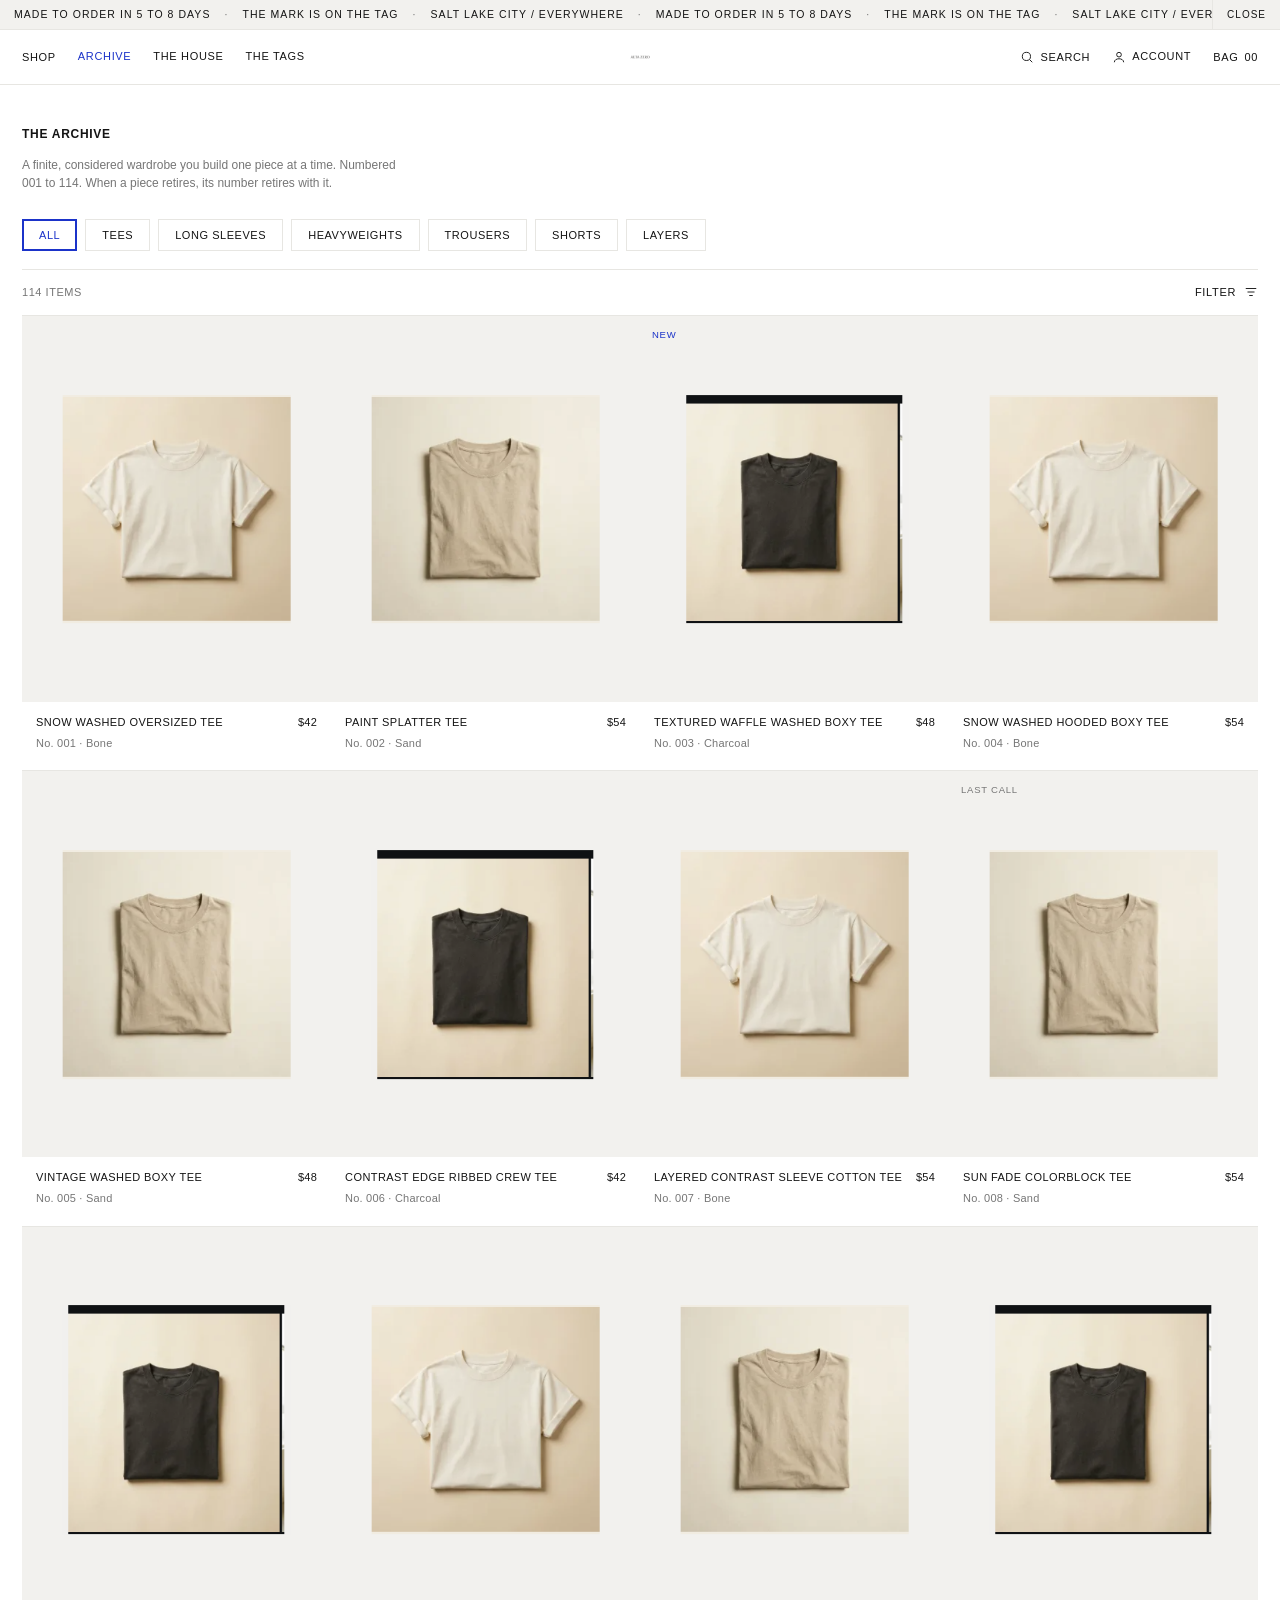
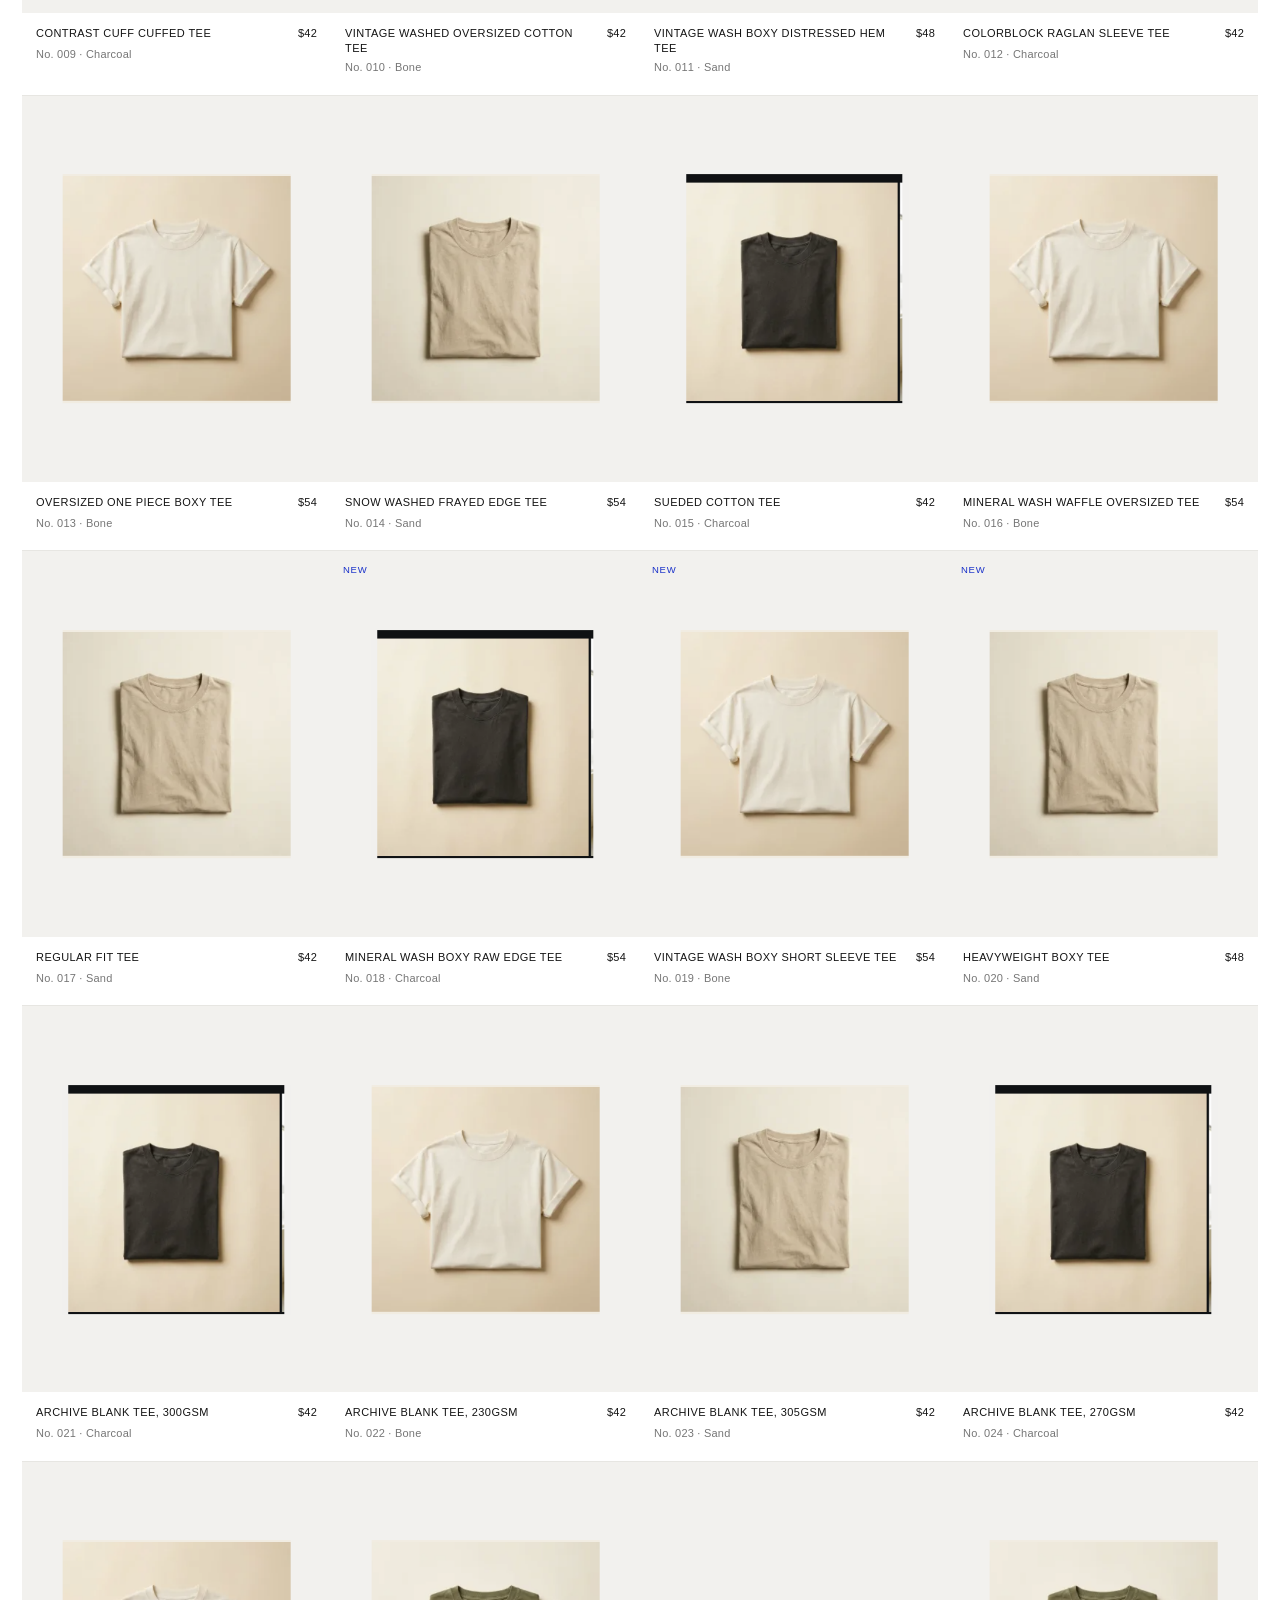
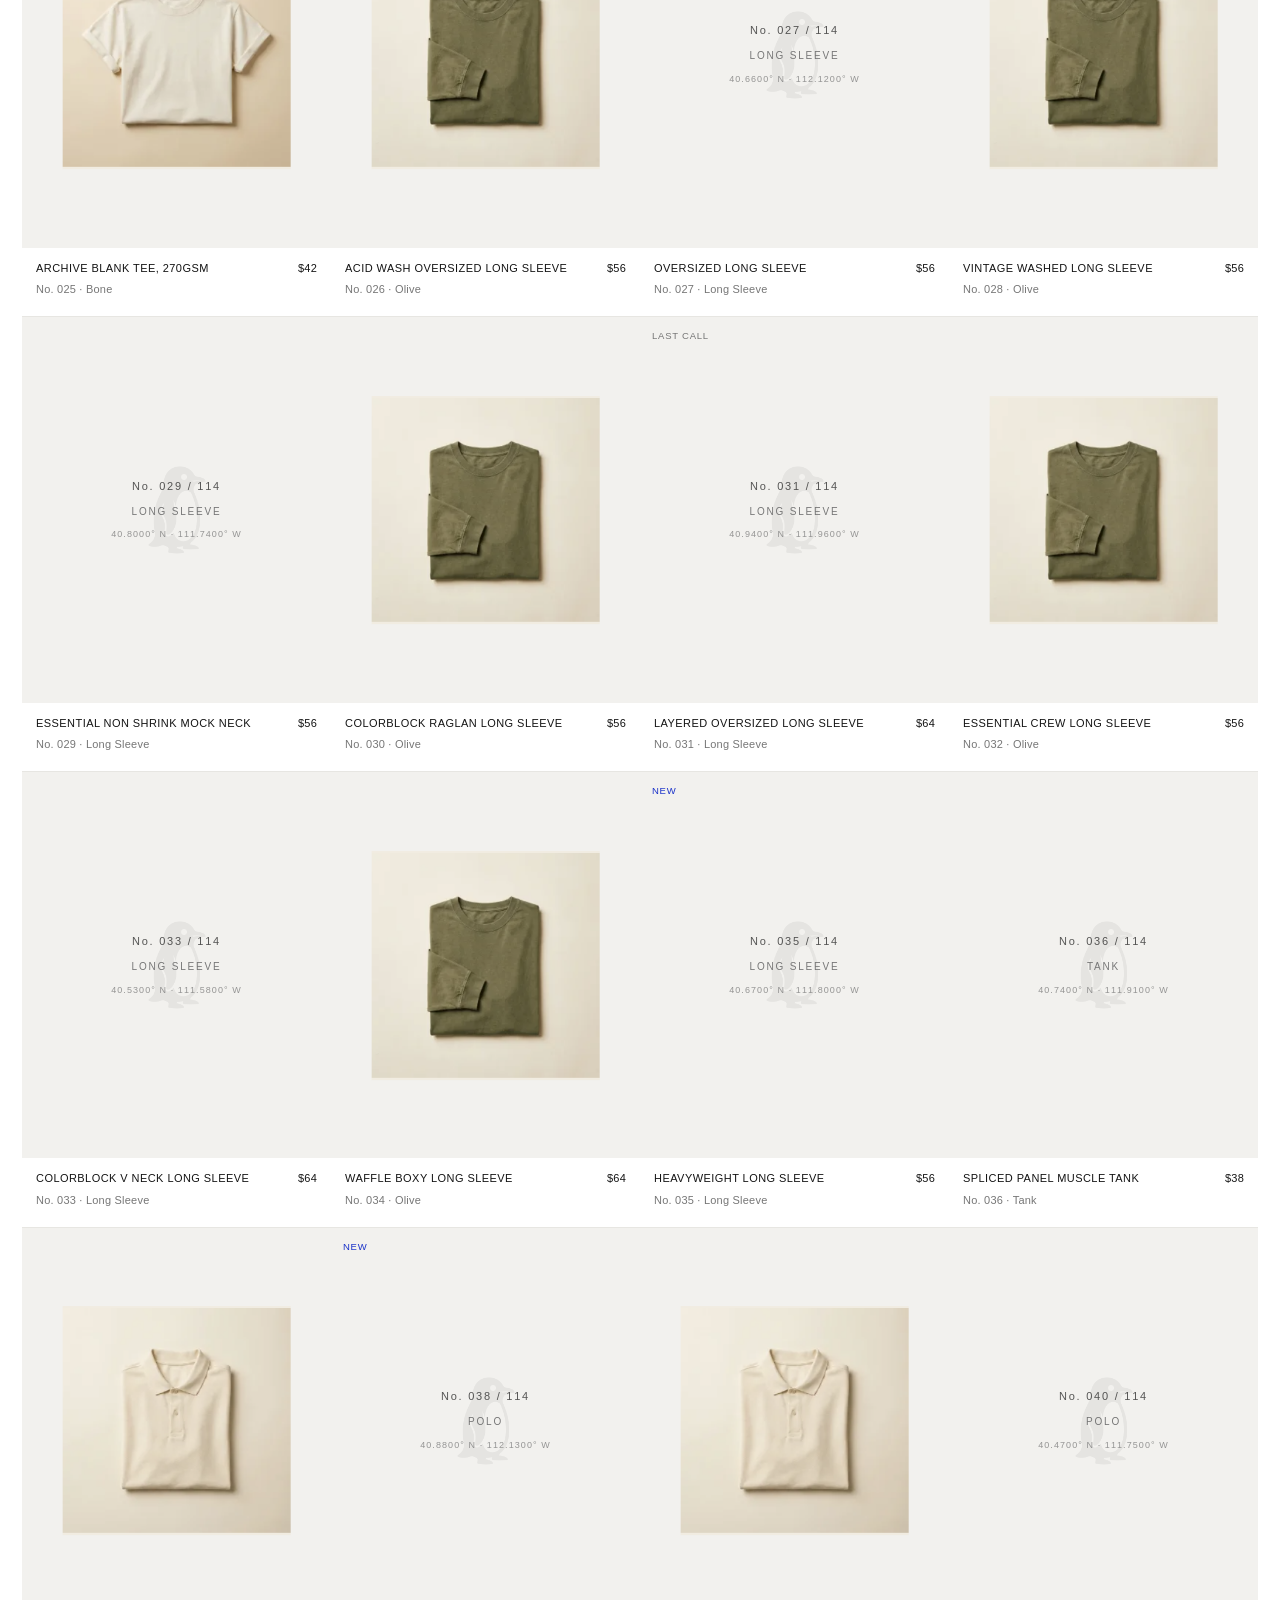
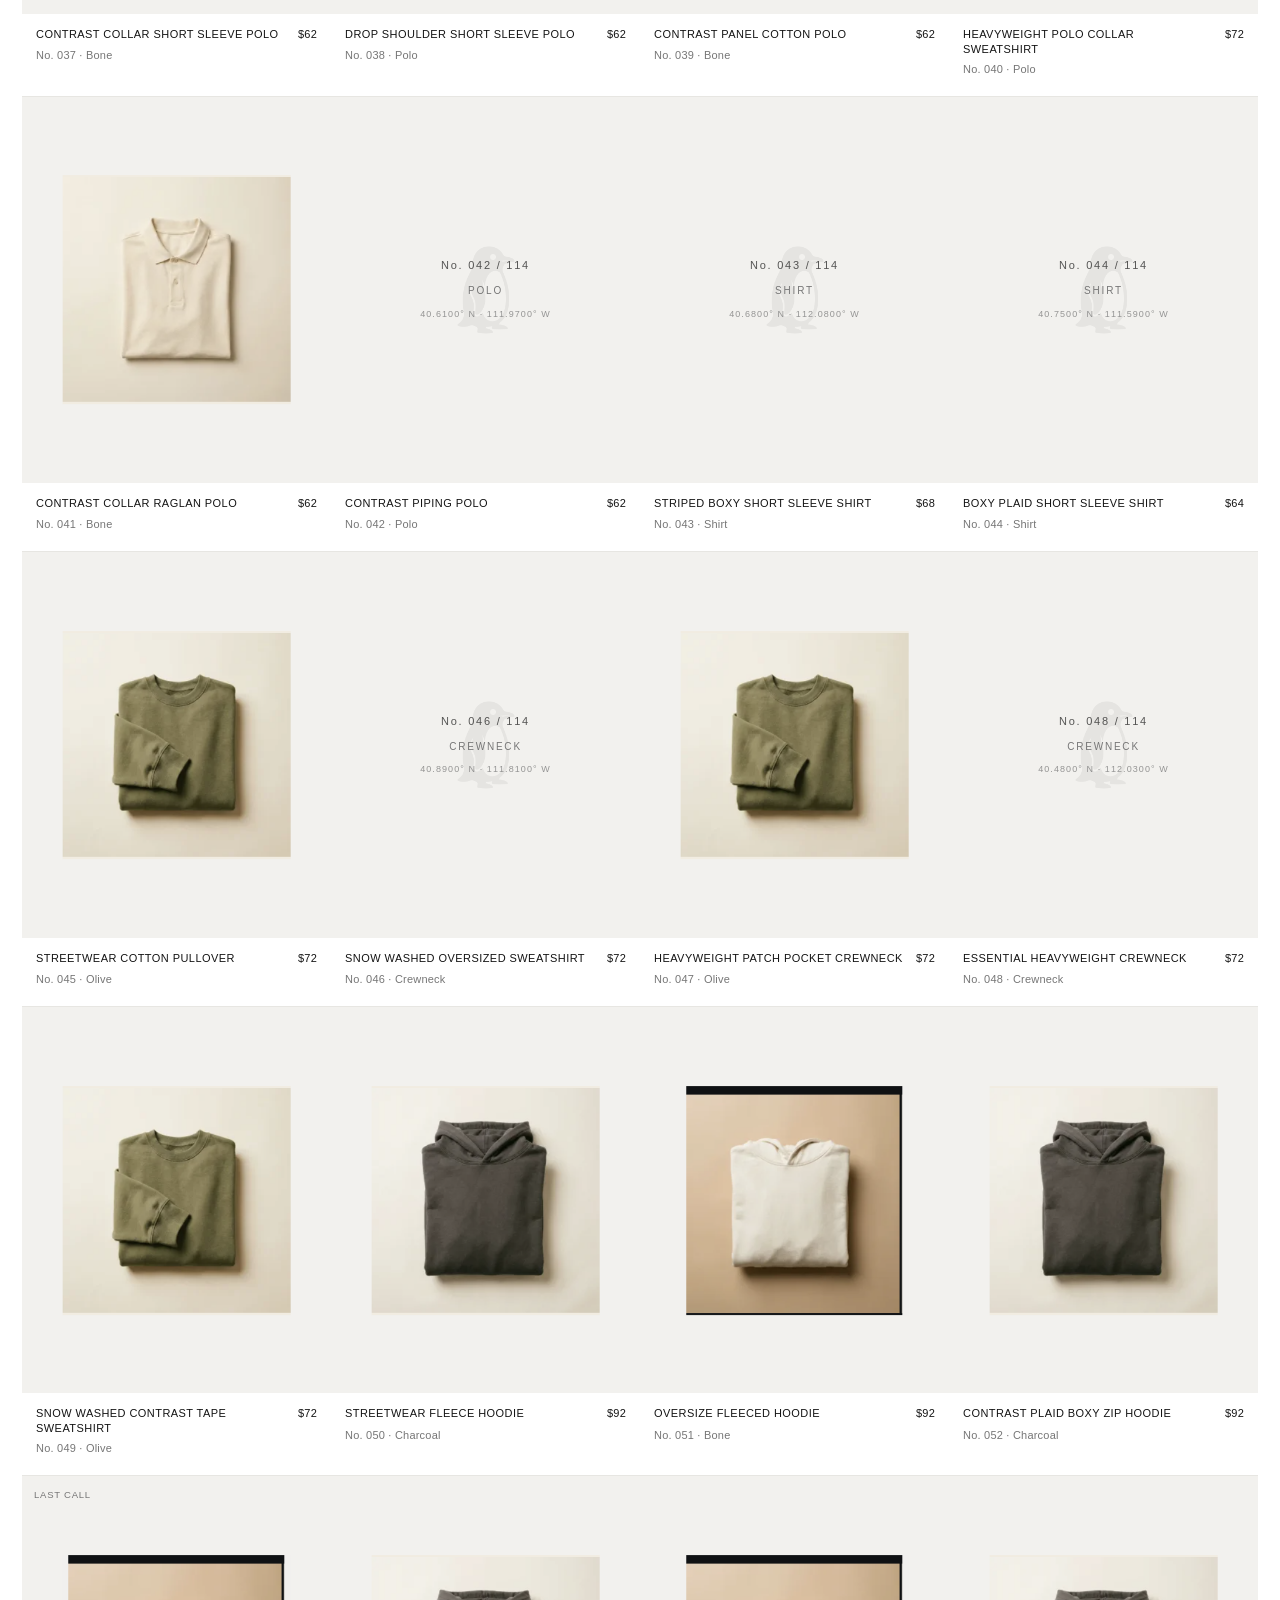
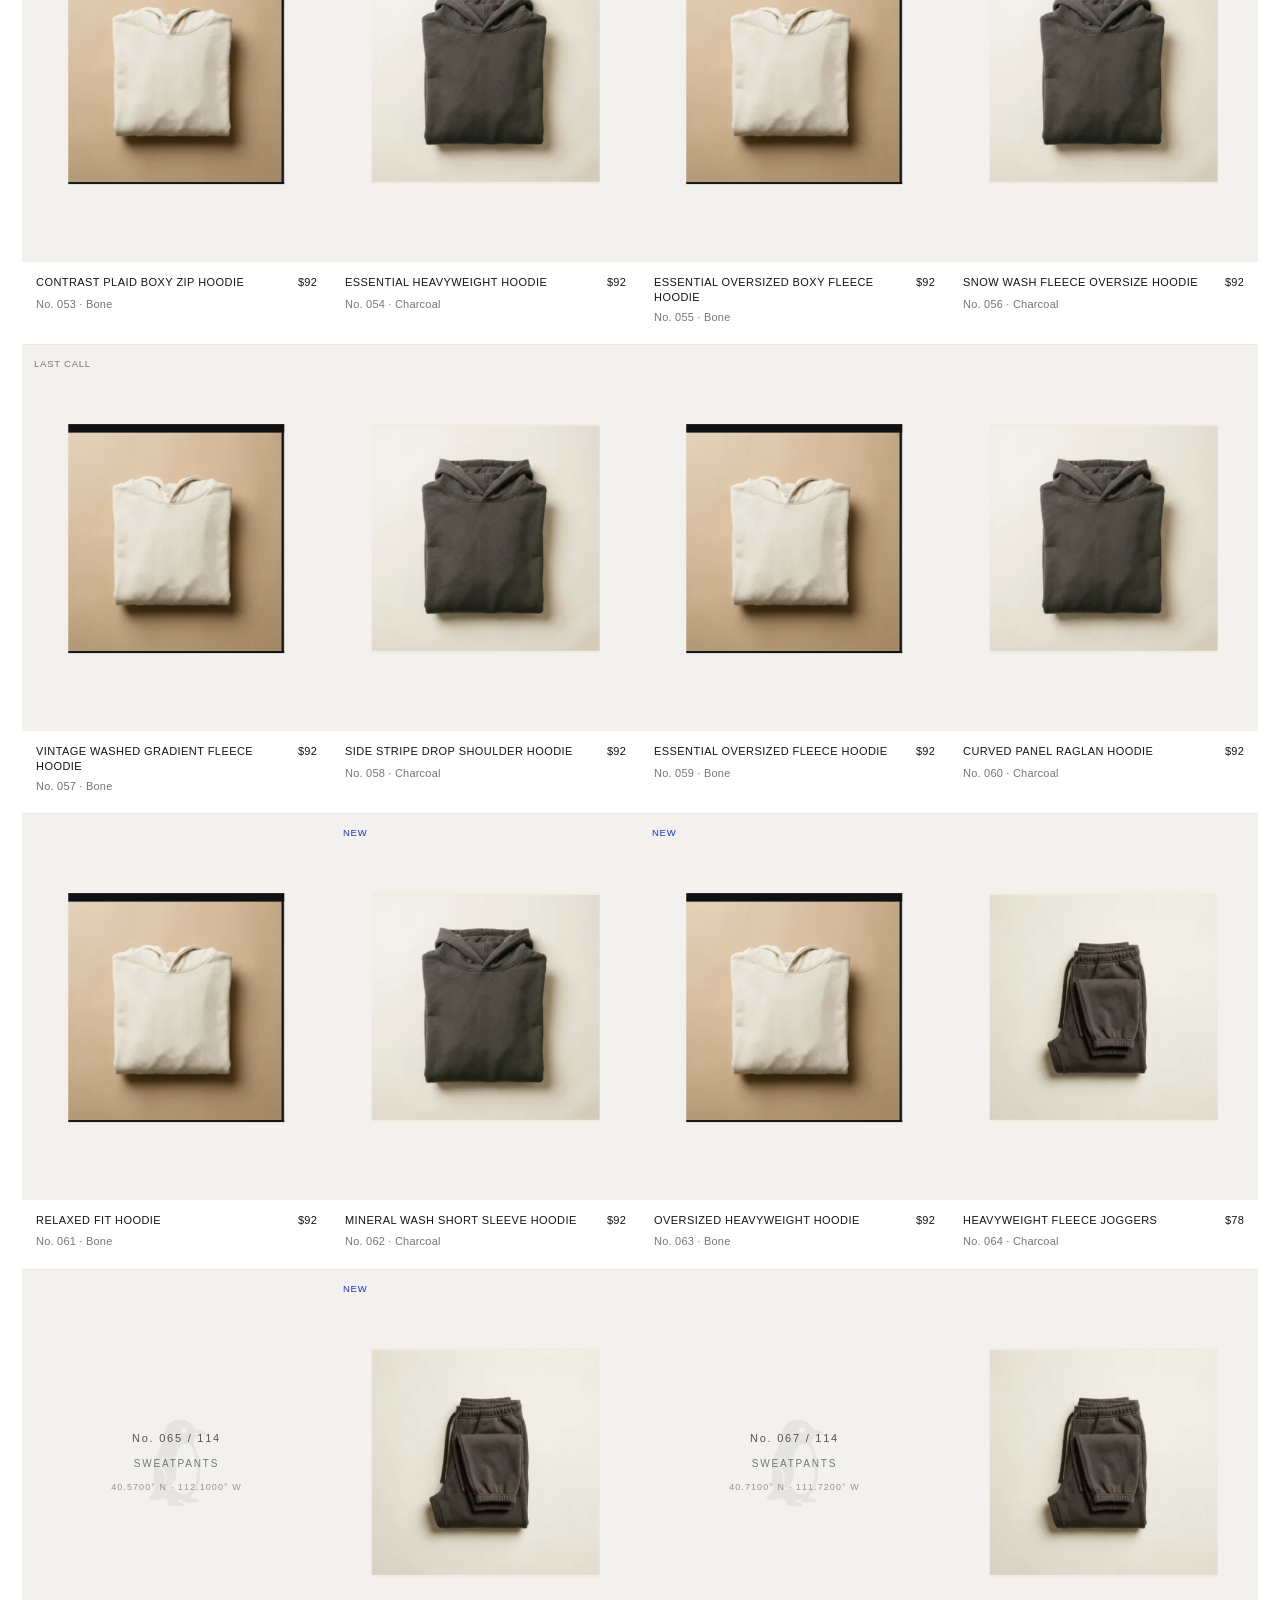
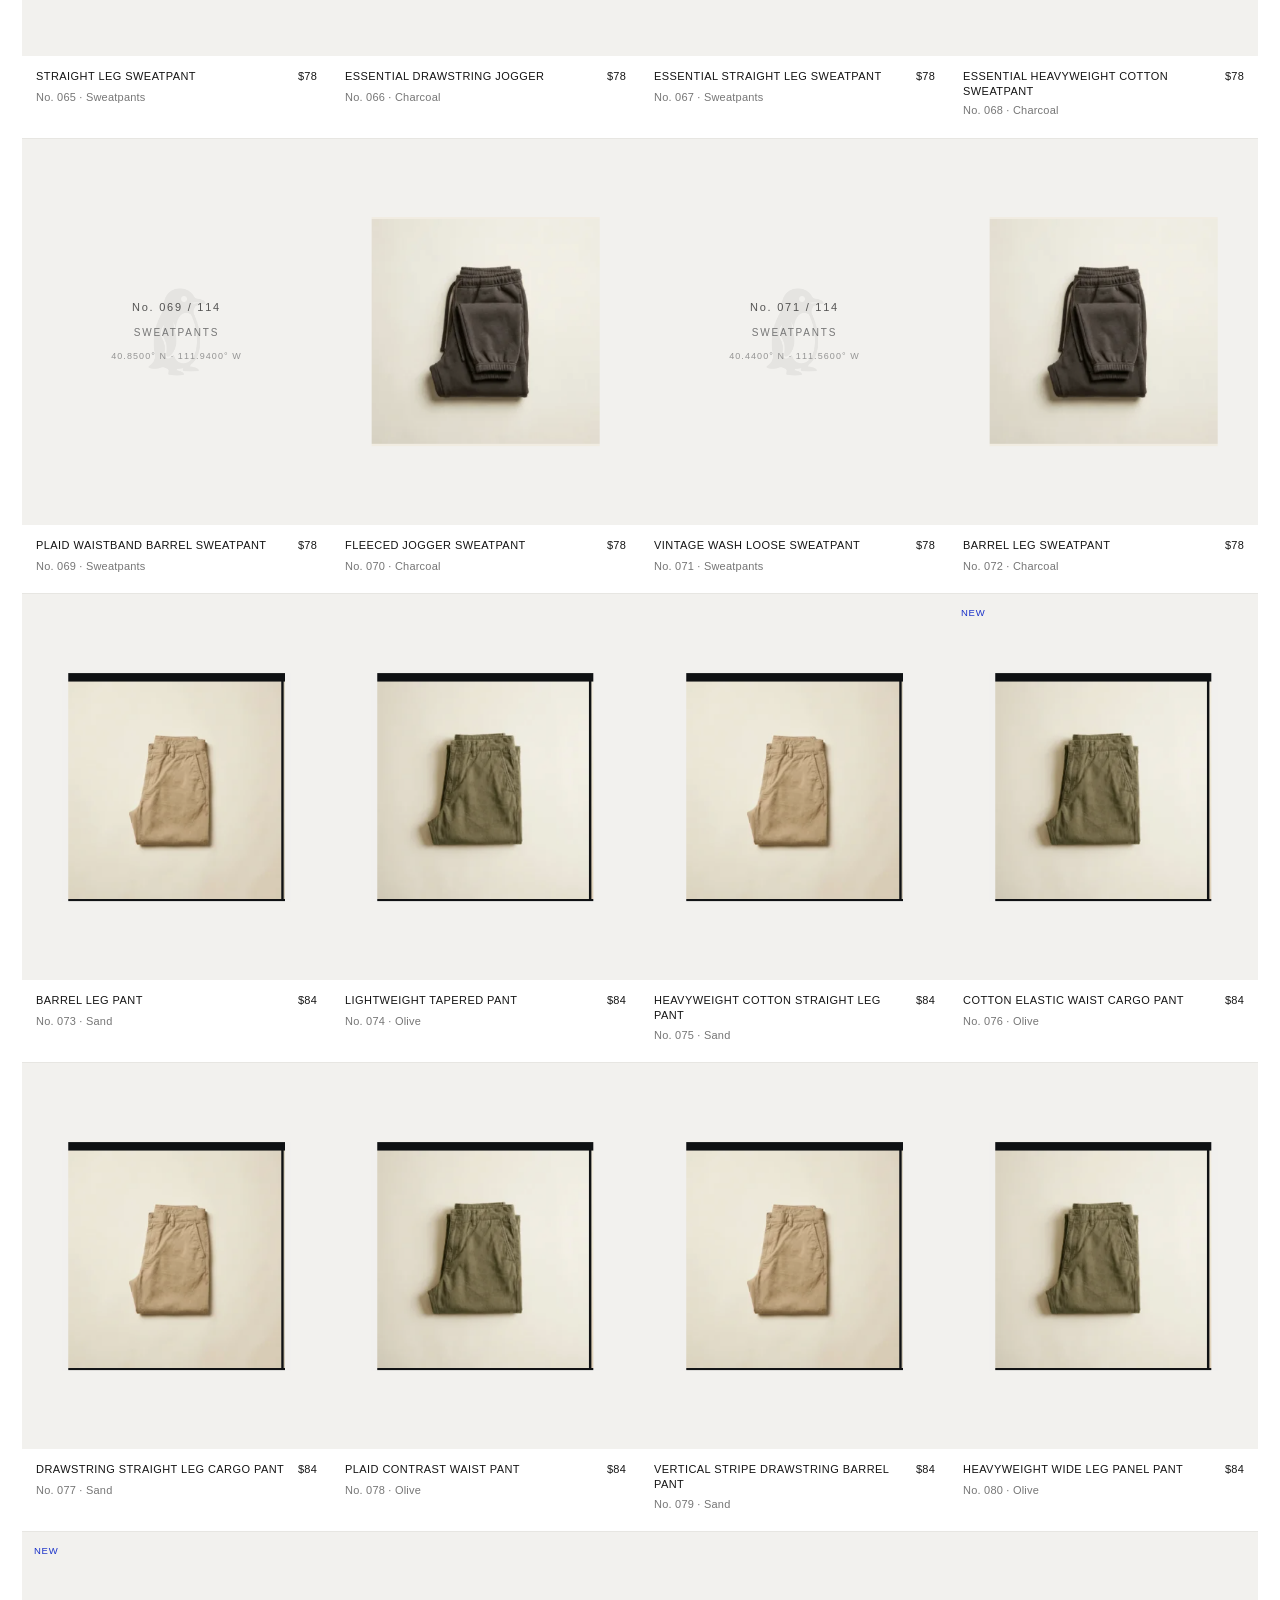
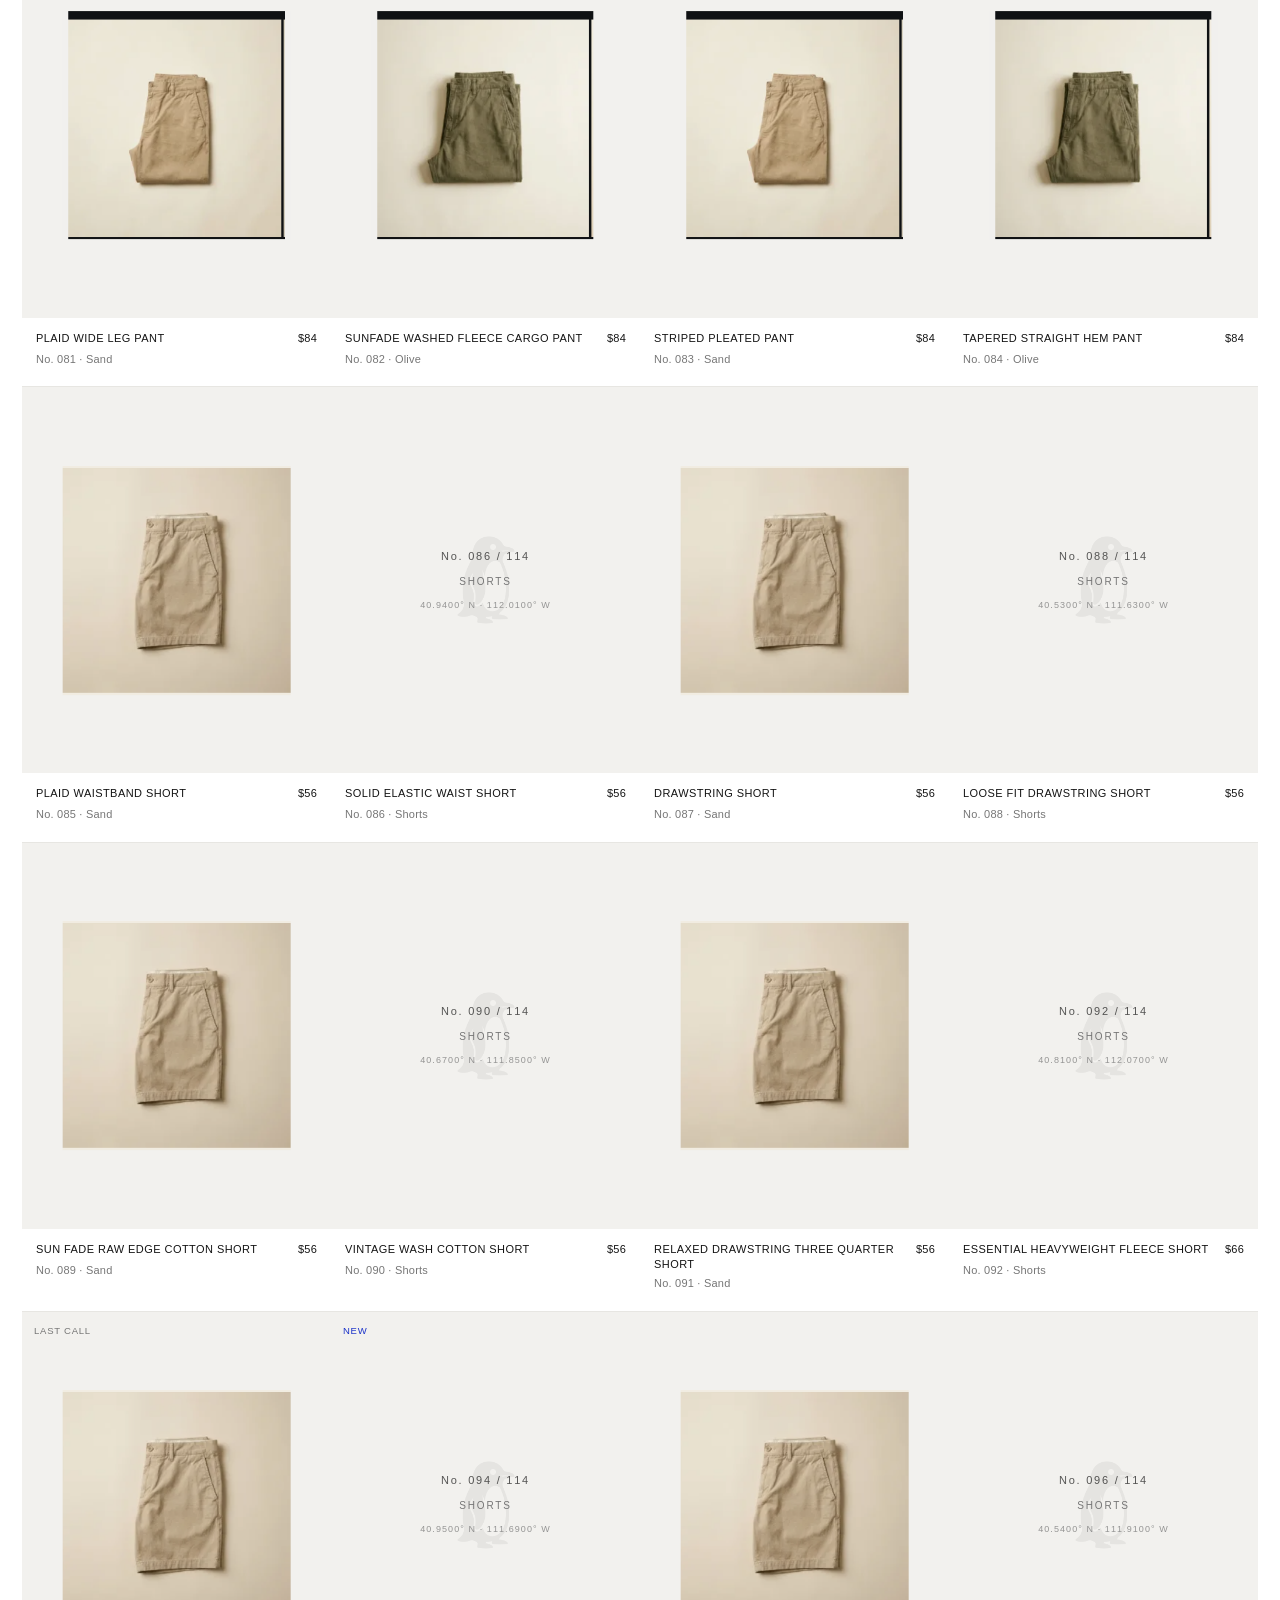
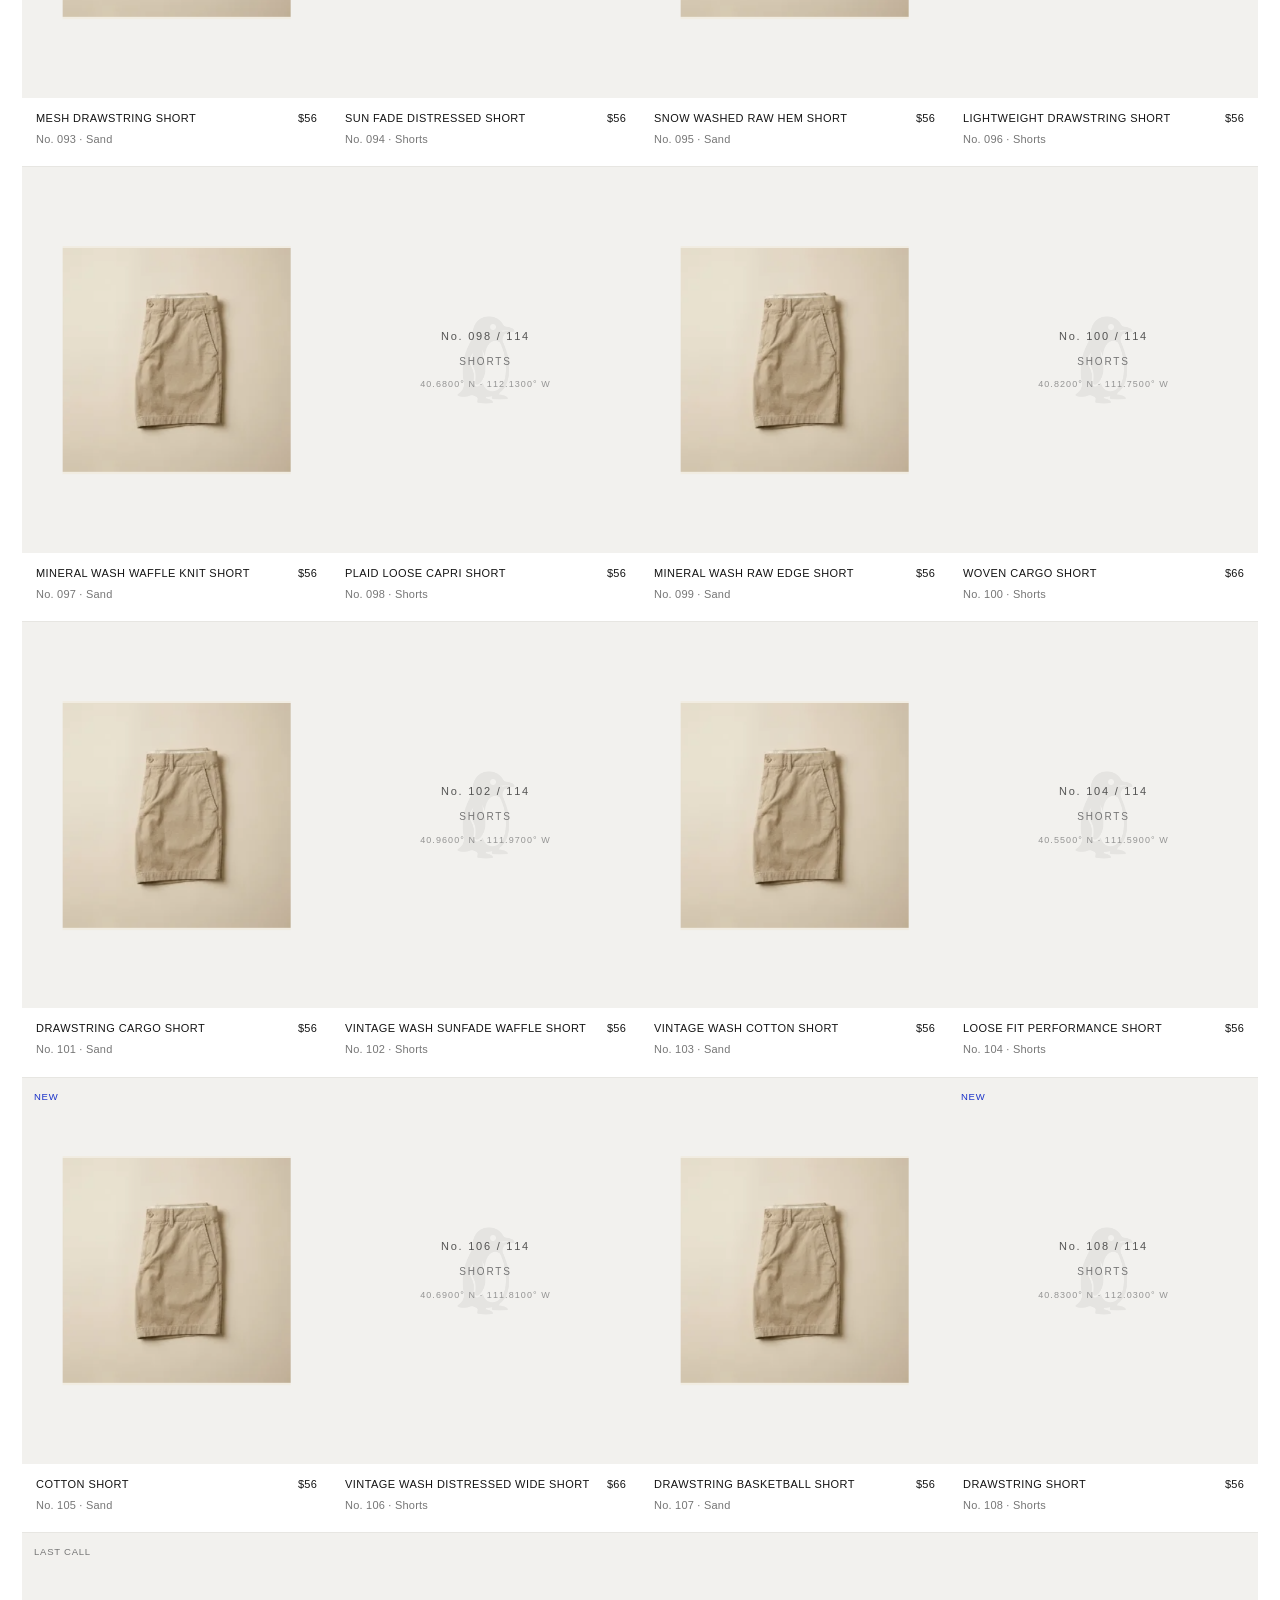
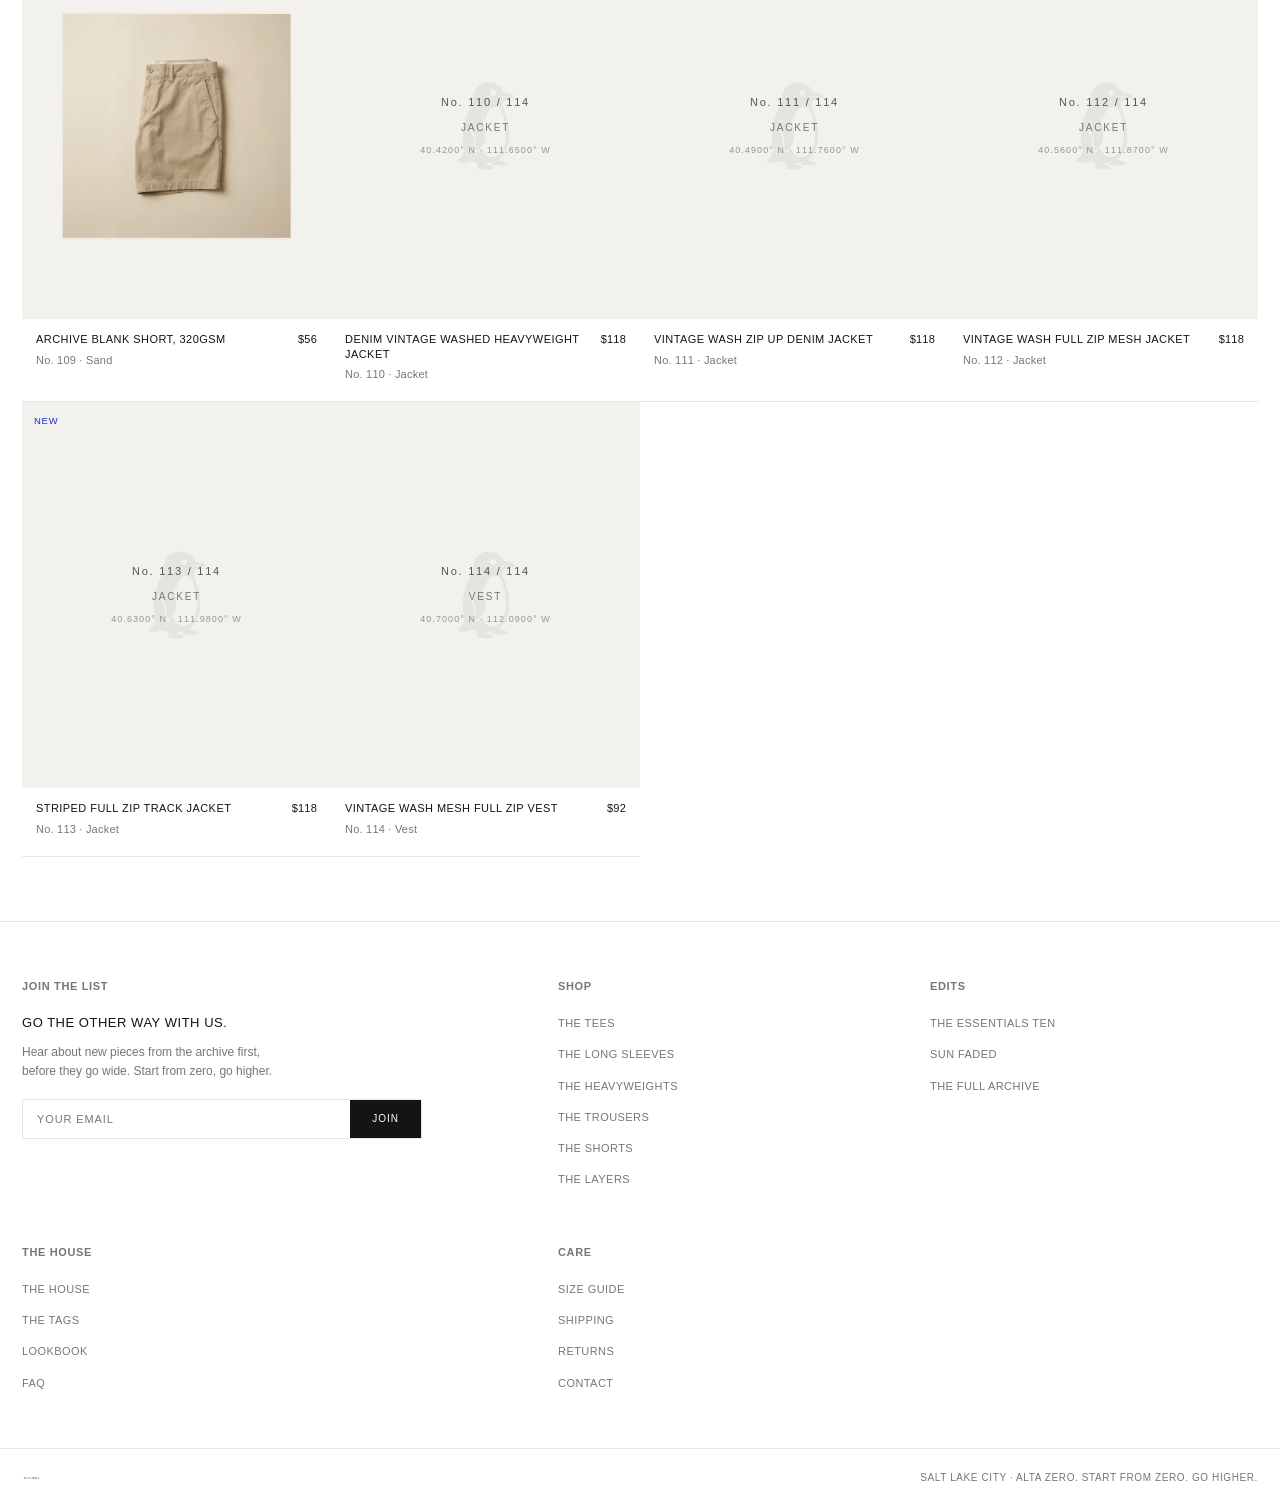
==== commit 5e3c28d6: "Finish store: bag, search, galleries, collections, editorial, footer, full photos, transparent logos" ====
--- a/archive.html
+++ b/archive.html
@@ -5,31 +5,17 @@
 <meta name="viewport" content="width=device-width, initial-scale=1">
 <title>The Archive · Alta Zero</title>
 <meta name="description" content="The full Alta Zero archive. 114 curated blanks, numbered 001 to 114. The branding lives on the tag.">
+<link rel="icon" href="img/az-penguin.png">
+<meta property="og:type" content="website">
+<meta property="og:title" content="The Archive · Alta Zero">
+<meta property="og:description" content="114 curated blanks, numbered 001 to 114. The mark is on the tag.">
+<meta property="og:image" content="img/campaign.png">
+<meta name="twitter:card" content="summary_large_image">
 <link rel="stylesheet" href="style.css">
 </head>
 <body>
 
-<div class="marquee" id="marquee">
-  <div class="marquee-track" id="marqueeTrack"></div>
-  <button class="marquee-x" id="marqueeX">X Close</button>
-</div>
-
-<nav class="nav">
-  <div class="nav-inner">
-    <div class="nav-left" id="nl">
-      <a href="archive.html" class="active">Archive</a>
-      <a href="house.html">The House</a>
-      <a href="tags.html">The Tags</a>
-    </div>
-    <button class="nav-toggle">Menu</button>
-    <a class="brand" href="index.html"><img src="img/az-wordmark-inline.png" alt="Alta Zero"></a>
-    <div class="nav-right">
-      <a href="archive.html" class="srch"><svg viewBox="0 0 24 24" fill="none" stroke="currentColor" stroke-width="1.6"><circle cx="11" cy="11" r="7"/><line x1="16.5" y1="16.5" x2="21" y2="21"/></svg>Search</a>
-      <a href="#" class="acct"><svg viewBox="0 0 24 24" fill="none" stroke="currentColor" stroke-width="1.6"><circle cx="12" cy="8" r="4"/><path d="M4 21c0-4 4-6 8-6s8 2 8 6"/></svg>Account</a>
-      <a href="#" class="bag">Bag 00</a>
-    </div>
-  </div>
-</nav>
+<div id="az-top"></div>
 
 <div class="wrap">
   <div class="archive-head">
@@ -41,7 +27,7 @@
 
   <div class="archive-meta" id="meta">
     <span class="items">114 items</span>
-    <button class="filter" type="button">Filter
+    <button class="filter" type="button" id="filterBtn">Filter
       <svg viewBox="0 0 24 24" fill="none" stroke="currentColor" stroke-width="1.6"><line x1="3" y1="6" x2="21" y2="6"/><line x1="6" y1="12" x2="18" y2="12"/><line x1="9" y1="18" x2="15" y2="18"/></svg>
     </button>
   </div>
@@ -49,51 +35,19 @@
   <div class="grid four" id="grid"></div>
 </div>
 
-<footer class="foot" style="margin-top:64px">
-  <div class="foot-top">
-    <div class="signup">
-      <h4>Join The List</h4>
-      <h3>You went the other way.</h3>
-      <p>Hear about new pieces from the archive first, before they go wide. Start from zero, go higher, and we will see you at the top.</p>
-      <form onsubmit="this.querySelector('input').value='';this.querySelector('.sub').textContent='On The List';return false;">
-        <input type="email" placeholder="Email address" required>
-        <button class="sub" type="submit">Join</button>
-      </form>
-    </div>
-    <div>
-      <h4>Shop</h4>
-      <ul>
-        <li><a href="archive.html">The Full Archive</a></li>
-        <li><a href="archive.html">Tees</a></li>
-        <li><a href="archive.html">Heavyweights</a></li>
-        <li><a href="archive.html">Trousers</a></li>
-        <li><a href="archive.html">Shorts</a></li>
-      </ul>
-    </div>
-    <div>
-      <h4>The House</h4>
-      <ul>
-        <li><a href="house.html">The House</a></li>
-        <li><a href="tags.html">The Tags</a></li>
-        <li><a href="house.html#faq">Shipping &amp; FAQ</a></li>
-        <li><a href="product.html?n=020">A Sample Piece</a></li>
-      </ul>
-    </div>
-  </div>
-  <div class="foot-bottom">
-    <a class="brand" href="index.html"><img src="img/az-wordmark-inline.png" alt="Alta Zero"></a>
-    <span class="fine">Salt Lake City · Start From Zero. Go Higher.</span>
-  </div>
-</footer>
+<div id="az-foot" style="margin-top:64px"></div>
 
 <script src="archive-data.js"></script>
+<script src="site-content.js"></script>
 <script src="app.js"></script>
 <script>
-  renderArchive(
+  AZ.mount({active:'archive'});
+  AZ.renderArchive(
     document.getElementById('toggle'),
     document.getElementById('meta'),
     document.getElementById('grid')
   );
+  document.getElementById('filterBtn').addEventListener('click', AZ.openSearch);
 </script>
 </body>
 </html>
--- a/style.css
+++ b/style.css
@@ -148,21 +148,33 @@
   position:relative;aspect-ratio:4/5;overflow:hidden;background:var(--tile);
   display:flex;align-items:center;justify-content:center;
 }
-.tile-img img{
-  width:70%;height:70%;object-fit:contain;
-  transition:transform .5s ease,opacity .5s ease;
-}
-.tile:hover .tile-img img{transform:scale(1.04)}
+/* two stacked images for the hover crossfade */
+.tile-img .ti-a,.tile-img .ti-b{
+  position:absolute;top:50%;left:50%;transform:translate(-50%,-50%);
+  width:74%;height:74%;object-fit:contain;
+  transition:opacity .55s ease,transform .6s ease;
+}
+.tile-img .ti-b{width:100%;height:100%;object-fit:cover;opacity:0}
+.tile:hover .tile-img .ti-a{opacity:0}
+.tile:hover .tile-img .ti-b{opacity:1;transform:translate(-50%,-50%) scale(1.03)}
 /* austere numbered specimen tile (no photo) */
 .ph{
-  position:absolute;inset:0;display:flex;flex-direction:column;
-  align-items:center;justify-content:center;gap:10px;background:var(--tile);
-}
-.ph .num{
-  font-size:11px;letter-spacing:0.14em;color:var(--muted);
-}
-.ph .num::before{content:"No. "}
-.ph .cat{font-size:10px;letter-spacing:0.16em;text-transform:uppercase;color:var(--muted)}
+  position:absolute;inset:0;display:flex;align-items:center;justify-content:center;
+  background:var(--tile);overflow:hidden;
+}
+.ph-peng{
+  position:absolute;top:50%;left:50%;transform:translate(-50%,-50%);
+  width:46%;height:auto;opacity:0.06;filter:grayscale(1);pointer-events:none;
+  transition:opacity .45s ease,transform .6s ease;
+}
+.tile:hover .ph-peng{opacity:0.11;transform:translate(-50%,-50%) scale(1.04)}
+.ph-inner{
+  position:relative;z-index:1;display:flex;flex-direction:column;
+  align-items:center;justify-content:center;gap:9px;text-align:center;
+}
+.ph-num{font-size:11px;letter-spacing:0.16em;color:var(--ink);opacity:0.7}
+.ph-cat{font-size:10px;letter-spacing:0.18em;text-transform:uppercase;color:var(--muted)}
+.ph-coord{font-size:9px;letter-spacing:0.12em;color:var(--muted);opacity:0.75}
 .badge{
   position:absolute;top:12px;left:12px;z-index:2;
   font-size:9.5px;letter-spacing:0.08em;text-transform:uppercase;
@@ -216,13 +228,30 @@
   display:grid;grid-template-columns:56% 44%;align-items:start;
   border-top:1px solid var(--hair);
 }
-.pdp-media{background:var(--hair);display:flex;flex-direction:column;gap:1px;border-right:1px solid var(--hair)}
-.pdp-media .shot{
-  background:var(--tile);position:relative;aspect-ratio:4/5;overflow:hidden;
+.pdp-media{background:var(--white);border-right:1px solid var(--hair);padding:0}
+.gallery-main{
+  position:relative;background:var(--tile);aspect-ratio:4/5;overflow:hidden;
+  display:flex;align-items:center;justify-content:center;border-bottom:1px solid var(--hair);
+}
+.gallery-main img{width:80%;height:80%;object-fit:contain}
+.gallery-main img.cover{width:100%;height:100%;object-fit:cover}
+.gallery-main .ph{position:absolute;inset:0}
+.gallery-thumbs{display:grid;grid-template-columns:repeat(3,1fr)}
+.gallery-thumbs button{
+  position:relative;background:var(--tile);aspect-ratio:1/1;overflow:hidden;cursor:pointer;
+  border:0;border-right:1px solid var(--hair);padding:0;
   display:flex;align-items:center;justify-content:center;
-}
-.pdp-media .shot img{width:78%;height:78%;object-fit:contain}
-.pdp-media .shot .ph{position:absolute;inset:0}
+  transition:opacity .2s;
+}
+.gallery-thumbs button:last-child{border-right:0}
+.gallery-thumbs button img{width:74%;height:74%;object-fit:contain}
+.gallery-thumbs button img.cover{width:100%;height:100%;object-fit:cover}
+.gallery-thumbs button .ph{position:absolute;inset:0}
+.gallery-thumbs button .ph-inner{gap:5px}
+.gallery-thumbs button .ph-num{font-size:9px}
+.gallery-thumbs button .ph-cat,.gallery-thumbs button .ph-coord{display:none}
+.gallery-thumbs button.on{box-shadow:inset 0 0 0 1px var(--blue)}
+.gallery-thumbs button:hover{opacity:0.85}
 .pdp-info{padding:44px 40px;position:sticky;top:54px;align-self:start}
 .pdp-info .head{display:flex;justify-content:space-between;align-items:baseline;gap:18px}
 .pdp-info h1{
@@ -343,6 +372,206 @@
 .reveal{opacity:0;transform:translateY(14px);transition:opacity .38s ease,transform .38s ease}
 .reveal.in{opacity:1;transform:none}
 
+/* ==================================================================
+   ADDED COMPONENTS — nav buttons, shop menu, drawers, search, modal,
+   home editorial bands, collection header, related row, 404, focus.
+   ================================================================== */
+
+/* nav buttons match the link UI */
+.nav-shop,.nav-right button{
+  background:none;border:0;cursor:pointer;font-family:var(--sans);
+  font-size:11px;letter-spacing:0.06em;text-transform:uppercase;color:var(--ink);
+  padding:0;transition:color .2s;
+}
+.nav-right button{display:inline-flex;align-items:center;gap:6px}
+.nav-right button svg{width:14px;height:14px;display:block}
+.nav-shop:hover,.nav-right button:hover{color:var(--blue)}
+.nav-shop[aria-expanded="true"]{color:var(--blue)}
+.nav{position:sticky;top:0}
+
+/* shop mega menu */
+.shop-menu{
+  display:none;position:absolute;left:0;right:0;top:100%;
+  background:var(--white);border-bottom:1px solid var(--hair);
+  box-shadow:0 18px 40px rgba(20,20,20,0.05);z-index:55;
+}
+.shop-menu.open{display:block}
+.sm-inner{
+  max-width:1600px;margin:0 auto;padding:32px 22px 38px;
+  display:grid;grid-template-columns:1fr 1fr 1.4fr;gap:40px;
+}
+.sm-col h5{font-size:10px;letter-spacing:0.1em;text-transform:uppercase;color:var(--muted);margin-bottom:16px}
+.sm-col ul{list-style:none}
+.sm-col li{margin-bottom:12px}
+.sm-col a{font-size:12px;letter-spacing:0.03em;text-transform:uppercase;color:var(--ink);transition:color .2s}
+.sm-col a:hover{color:var(--blue)}
+.sm-feature{position:relative}
+.sm-feature a{display:block;position:relative;overflow:hidden;background:var(--tile);aspect-ratio:16/10}
+.sm-feature img{width:100%;height:100%;object-fit:cover;transition:transform .6s ease}
+.sm-feature a:hover img{transform:scale(1.03)}
+.sm-feature span{
+  position:absolute;left:14px;bottom:12px;color:#fff;z-index:1;
+  font-size:11px;letter-spacing:0.08em;text-transform:uppercase;
+  text-shadow:0 1px 10px rgba(0,0,0,0.4);
+}
+
+/* scrim + drawers + overlays */
+.scrim{
+  position:fixed;inset:0;background:rgba(20,20,20,0.32);opacity:0;visibility:hidden;
+  transition:opacity .3s ease,visibility .3s ease;z-index:70;
+}
+.scrim.on{opacity:1;visibility:visible}
+.drawer{
+  position:fixed;top:0;right:0;bottom:0;width:min(420px,92vw);
+  background:var(--white);z-index:80;display:flex;flex-direction:column;
+  transform:translateX(100%);transition:transform .34s cubic-bezier(.4,0,.2,1);
+  border-left:1px solid var(--hair);
+}
+.drawer.open{transform:none}
+.drawer-head,.modal-head{
+  display:flex;align-items:center;justify-content:space-between;
+  padding:20px 22px;border-bottom:1px solid var(--hair);
+}
+.drawer-t{font-size:12px;letter-spacing:0.08em;text-transform:uppercase}
+.drawer-x{
+  background:none;border:0;cursor:pointer;font-family:var(--sans);
+  font-size:11px;letter-spacing:0.06em;text-transform:uppercase;color:var(--muted);transition:color .2s;
+}
+.drawer-x:hover{color:var(--blue)}
+
+/* bag */
+.bag-body{flex:1;overflow-y:auto;padding:6px 22px}
+.bag-empty{padding:60px 0;text-align:center;display:flex;flex-direction:column;gap:16px;align-items:center}
+.bag-empty p{font-size:12px;letter-spacing:0.04em;text-transform:uppercase;color:var(--muted)}
+.bag-line{display:grid;grid-template-columns:84px 1fr;gap:16px;padding:22px 0;border-bottom:1px solid var(--hair)}
+.bag-thumb{background:var(--tile);aspect-ratio:4/5;display:flex;align-items:center;justify-content:center;overflow:hidden}
+.bag-thumb img{width:80%;height:80%;object-fit:contain}
+.bag-ph{font-size:10px;letter-spacing:0.1em;color:var(--muted)}
+.bag-meta{display:flex;flex-direction:column;gap:8px}
+.bag-name{font-size:11px;letter-spacing:0.04em;text-transform:uppercase;line-height:1.35}
+.bag-name:hover{color:var(--blue)}
+.bag-sub{font-size:11px;letter-spacing:0.03em;color:var(--muted)}
+.bag-row{display:flex;align-items:center;justify-content:space-between;gap:12px;margin-top:2px}
+.qty{display:inline-flex;align-items:center;border:1px solid var(--hair)}
+.qty button{
+  width:30px;height:30px;background:none;border:0;cursor:pointer;color:var(--ink);
+  font-size:14px;line-height:1;transition:color .2s;
+}
+.qty button:hover{color:var(--blue)}
+.qty span{min-width:26px;text-align:center;font-size:11px}
+.bag-price{font-size:11px}
+.bag-remove{
+  align-self:flex-start;background:none;border:0;cursor:pointer;padding:0;
+  font-family:var(--sans);font-size:10px;letter-spacing:0.06em;text-transform:uppercase;
+  color:var(--muted);text-decoration:underline;text-underline-offset:3px;transition:color .2s;
+}
+.bag-remove:hover{color:var(--blue)}
+.bag-foot{border-top:1px solid var(--hair);padding:20px 22px}
+.bag-sum{display:flex;justify-content:space-between;align-items:baseline;font-size:12px;letter-spacing:0.05em;text-transform:uppercase;margin-bottom:8px}
+.bag-note{font-size:10px;letter-spacing:0.03em;color:var(--muted);margin-bottom:16px}
+
+/* full-screen overlays (search) */
+.overlay{
+  position:fixed;inset:0;background:var(--white);z-index:80;overflow-y:auto;
+  opacity:0;visibility:hidden;transform:translateY(-8px);
+  transition:opacity .28s ease,visibility .28s ease,transform .28s ease;
+}
+.overlay.open{opacity:1;visibility:visible;transform:none}
+.search-bar{
+  display:flex;align-items:center;gap:14px;padding:26px 22px;border-bottom:1px solid var(--hair);
+  max-width:1600px;
+}
+.search-bar svg{width:20px;height:20px;color:var(--muted);flex:none}
+.search-bar input{
+  flex:1;border:0;background:none;font-family:var(--sans);color:var(--ink);
+  font-size:22px;letter-spacing:-0.01em;padding:6px 0;
+}
+.search-bar input:focus{outline:none}
+.search-bar input::placeholder{color:var(--hair)}
+.search-x{
+  background:none;border:0;cursor:pointer;font-family:var(--sans);
+  font-size:11px;letter-spacing:0.06em;text-transform:uppercase;color:var(--muted);transition:color .2s;
+}
+.search-x:hover{color:var(--blue)}
+.search-count{padding:22px 0 4px;font-size:11px;letter-spacing:0.05em;text-transform:uppercase;color:var(--muted)}
+.search-overlay .grid{margin-bottom:64px}
+
+/* modal (size guide) */
+.modal{display:flex;align-items:center;justify-content:center;background:rgba(20,20,20,0.32);padding:22px}
+.modal-card{
+  background:var(--white);width:min(560px,100%);max-height:88vh;overflow-y:auto;
+  border:1px solid var(--hair);
+}
+.modal-body{padding:26px 26px 32px}
+.size-measure{font-size:12px;line-height:1.7;color:var(--muted);margin-bottom:22px;max-width:52ch}
+.size-table{width:100%;border-collapse:collapse;margin-bottom:22px}
+.size-table th{
+  text-align:left;font-size:10px;letter-spacing:0.08em;text-transform:uppercase;color:var(--muted);
+  padding:10px 8px;border-bottom:1px solid var(--ink);font-weight:400;
+}
+.size-table td{font-size:12px;padding:12px 8px;border-bottom:1px solid var(--hair)}
+.size-table td:first-child{letter-spacing:0.05em;text-transform:uppercase}
+.size-note{font-size:12px;line-height:1.7;color:var(--muted);max-width:56ch}
+
+/* PDP related row */
+.pdp-related{border-top:1px solid var(--hair);margin-top:0}
+
+/* ---------- home: spoken editorial band ---------- */
+.spoken{
+  border-bottom:1px solid var(--hair);padding:clamp(64px,10vw,120px) 22px;text-align:center;
+  max-width:1100px;margin:0 auto;
+}
+.spoken .sp-line{
+  font-size:clamp(22px,3.4vw,40px);font-weight:700;line-height:1.12;
+  letter-spacing:-0.01em;text-transform:uppercase;max-width:20ch;margin:0 auto 20px;
+}
+.spoken .sp-sub{font-size:13px;line-height:1.7;color:var(--muted);max-width:52ch;margin:0 auto}
+.spoken .sp-k{font-size:10px;letter-spacing:0.14em;text-transform:uppercase;color:var(--blue);margin-bottom:26px}
+
+/* ---------- home: full-bleed lookbook band ---------- */
+.look{position:relative;border-bottom:1px solid var(--hair);background:var(--tile);overflow:hidden}
+.look img{width:100%;height:clamp(420px,78vh,820px);object-fit:cover;display:block}
+.look-cap{
+  position:absolute;left:0;right:0;bottom:0;padding:26px 22px;
+  display:flex;align-items:flex-end;justify-content:space-between;gap:20px;
+  background:linear-gradient(to top,rgba(20,20,20,0.5),rgba(20,20,20,0));
+}
+.look-cap .lk-t{font-size:11px;letter-spacing:0.1em;text-transform:uppercase;color:#fff}
+.look-cap .lk-c{font-size:12px;line-height:1.6;color:rgba(255,255,255,0.9);max-width:44ch}
+.look-idx{position:absolute;left:22px;top:20px;font-size:10px;letter-spacing:0.12em;text-transform:uppercase;color:#fff;opacity:0.85}
+
+/* ---------- collection header ---------- */
+.coll-head{padding:52px 0 26px;max-width:760px}
+.coll-head .k{font-size:11px;letter-spacing:0.1em;text-transform:uppercase;color:var(--blue);margin-bottom:16px}
+.coll-head h1{font-size:clamp(24px,3.4vw,40px);font-weight:700;line-height:1.06;letter-spacing:-0.01em;text-transform:uppercase;margin-bottom:16px}
+.coll-head .tag{font-size:14px;color:var(--ink);margin-bottom:14px;letter-spacing:0.01em}
+.coll-head p{font-size:13px;line-height:1.75;color:var(--muted);max-width:64ch}
+
+/* ---------- 404 ---------- */
+.err{
+  min-height:64vh;display:flex;flex-direction:column;align-items:center;justify-content:center;
+  text-align:center;padding:80px 22px;gap:18px;
+}
+.err img{width:96px;height:auto;opacity:0.85;margin-bottom:6px}
+.err .code{font-size:11px;letter-spacing:0.16em;text-transform:uppercase;color:var(--blue)}
+.err h1{font-size:clamp(24px,3.4vw,38px);font-weight:700;text-transform:uppercase;letter-spacing:-0.01em}
+.err p{font-size:13px;color:var(--muted);max-width:44ch}
+
+/* ---------- newsletter thanks ---------- */
+.news-thanks{
+  font-size:12px;letter-spacing:0.03em;color:var(--ink);
+  border:1px solid var(--hair);padding:16px 18px;max-width:400px;line-height:1.6;
+}
+
+/* ---------- page scroll lock ---------- */
+body.no-scroll{overflow:hidden}
+
+/* ---------- keyboard focus states ---------- */
+a:focus-visible,button:focus-visible,input:focus-visible,summary:focus-visible,
+.tile:focus-visible,[tabindex]:focus-visible{
+  outline:2px solid var(--blue);outline-offset:2px;border-radius:1px;
+}
+
 /* ---------- responsive ---------- */
 @media(max-width:1100px){
   .grid,.grid.four{grid-template-columns:repeat(3,1fr)}
@@ -351,6 +580,8 @@
   .pdp-info{position:static}
   .foot-top{grid-template-columns:1fr 1fr;gap:36px}
   .foot .signup{grid-column:1 / -1}
+  .sm-inner{grid-template-columns:1fr 1fr}
+  .sm-feature{display:none}
 }
 @media(max-width:720px){
   .grid,.grid.four{grid-template-columns:repeat(2,1fr)}
@@ -360,11 +591,14 @@
     position:absolute;top:54px;left:0;right:0;background:var(--white);
     border-bottom:1px solid var(--hair);padding:6px 22px 16px;z-index:60;
   }
-  .nav-left.open a{padding:13px 0;border-bottom:1px solid var(--hair);width:100%}
+  .nav-left.open a,.nav-left.open .nav-shop{padding:14px 0;border-bottom:1px solid var(--hair);width:100%;text-align:left}
   .nav-inner{grid-template-columns:auto auto 1fr}
   .nav-toggle{display:inline-flex}
   .nav-right a.acct{display:none}
   .foot-top{grid-template-columns:1fr;gap:32px}
+  .sm-inner{grid-template-columns:1fr;gap:26px;padding:24px 22px 30px}
+  .search-bar input{font-size:17px}
+  .drawer{width:100vw}
 }
 @media(max-width:480px){
   .grid,.grid.four{grid-template-columns:1fr}
@@ -377,7 +611,8 @@
 @media(prefers-reduced-motion:reduce){
   .marquee-track{animation:none}
   .reveal{opacity:1;transform:none;transition:none}
-  .tile-img img{transition:none}
-  .tile:hover .tile-img img{transform:none}
+  .tile-img .ti-a,.tile-img .ti-b,.ph-peng,.sm-feature img{transition:none}
+  .tile:hover .tile-img .ti-b,.tile:hover .ph-peng{transform:translate(-50%,-50%)}
+  .drawer,.overlay,.scrim{transition:none}
   *{scroll-behavior:auto}
 }
